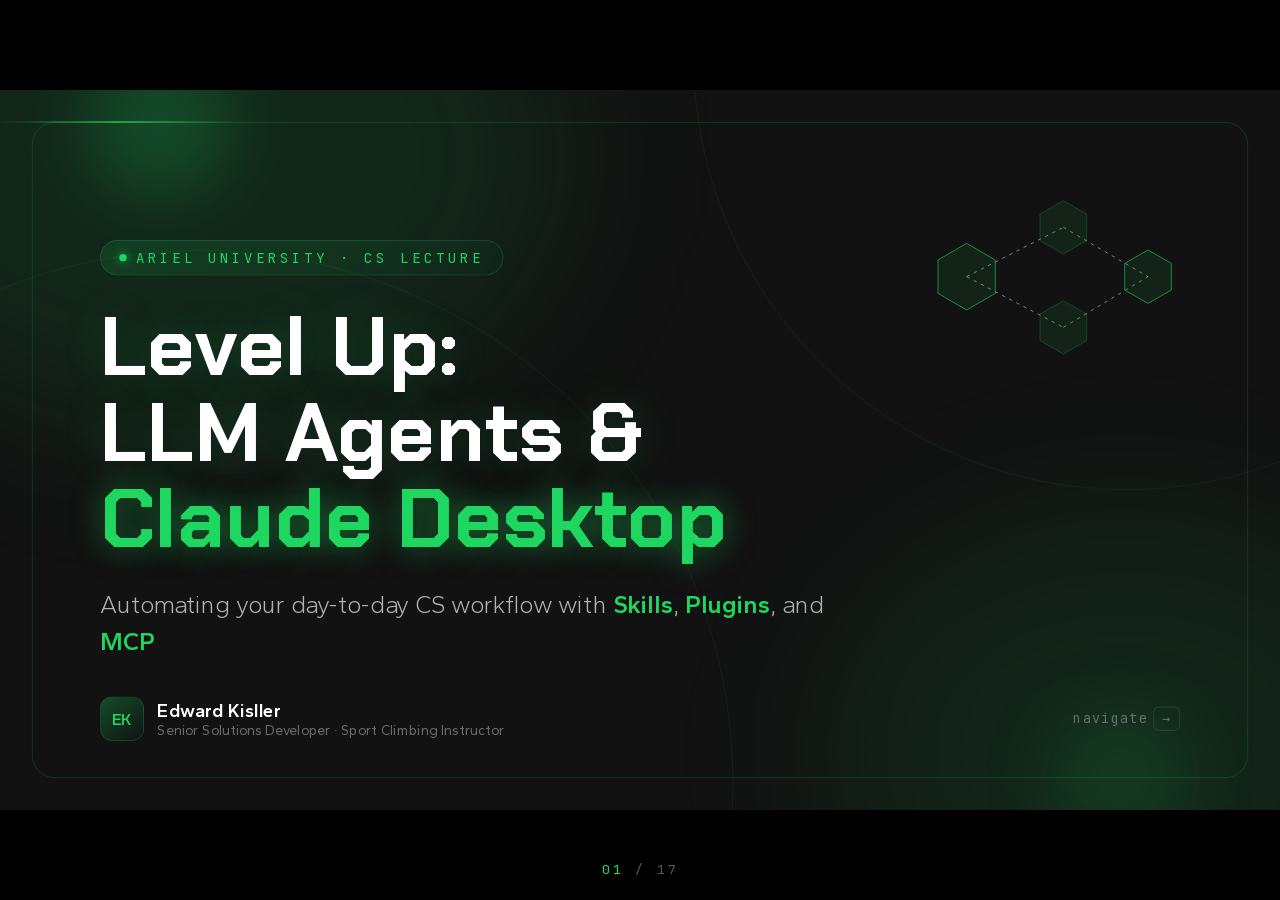
==== index.html @ ae3ad4f7 "feat: LinkedIn QR on closing slide + real contact handles Adds decode-verified assets/linkedin-qr.pn" ====
<!DOCTYPE html>
<html lang="en">
<head>
<meta charset="UTF-8">
<meta name="viewport" content="width=device-width, initial-scale=1.0">
<title>Level Up: LLM Agents &amp; Claude Desktop — Edward Kisller</title>

<!-- Fonts: vendored locally (assets/fonts/) — the deck loads nothing from the network -->
<link rel="stylesheet" href="assets/fonts/fonts.css">

<style>
/* ===========================================
   THEME — "Edge-lit glass", Spotify palette
   Change these variables to retheme the deck.
   =========================================== */
:root {
    --stage-bg: #000;
    --slide-bg: #121212;            /* Spotify app background */
    --black-brand: #191414;         /* Spotify brand black (chrome, terminal) */
    --green: #1DB954;               /* Spotify green */
    --green-bright: #1ED760;        /* Spotify hover green */
    --text: #ffffff;
    --text-dim: #b3b3b3;            /* Spotify subdued text */
    --text-faint: #6a6a6a;
    --glass: rgba(29, 185, 84, 0.07);
    --glass-strong: rgba(29, 185, 84, 0.16);
    --line: rgba(30, 215, 96, 0.26);
    --line-faint: rgba(30, 215, 96, 0.12);
    --glow: rgba(29, 185, 84, 0.35);

    --font-display: 'Chakra Petch', sans-serif;
    --font-body: 'Gantari', sans-serif;
    --font-mono: 'JetBrains Mono', monospace;

    --title-size: 124px;            /* slide 1 hero */
    --h2-size: 84px;                /* content slide titles */
    --body-size: 30px;              /* minimum readable body at 1080p */

    --ease-out-expo: cubic-bezier(0.16, 1, 0.3, 1);
    --duration-normal: 0.7s;
}

* { margin: 0; padding: 0; box-sizing: border-box; }

/* ===========================================
   FIXED 16:9 STAGE: MANDATORY BASE STYLES
   (viewport-base.css, included in full)
   =========================================== */
html,
body {
    width: 100%;
    height: 100%;
    margin: 0;
    overflow: hidden;
    background: var(--stage-bg, #000);
}

.deck-viewport {
    position: fixed;
    inset: 0;
    overflow: hidden;
    background: var(--stage-bg, #000);
}

.deck-stage {
    position: absolute;
    left: 0;
    top: 0;
    width: 1920px;
    height: 1080px;
    overflow: hidden;
    transform-origin: 0 0;
    background: var(--slide-bg, #fff);
}

.slide {
    position: absolute;
    inset: 0;
    width: 1920px;
    height: 1080px;
    overflow: hidden;
    display: block;
    visibility: hidden;
    opacity: 0;
    pointer-events: none;
    background: var(--slide-bg, #fff);
}

.slide.active,
.slide.visible {
    visibility: visible;
    opacity: 1;
    pointer-events: auto;
    z-index: 1;
}

img, video, canvas, svg {
    max-width: 100%;
    max-height: 100%;
}

.deck-controls {
    position: fixed;
    left: 50%;
    bottom: 22px;
    transform: translateX(-50%);
    z-index: 1000;
}

@media print {
    html, body { width: 1920px; height: auto; overflow: visible; background: #fff; }
    .deck-viewport { position: static; overflow: visible; background: #fff; }
    .deck-stage { position: static; width: auto; height: auto; transform: none !important; background: none; }
    .slide {
        position: relative;
        display: block !important;
        visibility: visible !important;
        opacity: 1 !important;
        pointer-events: auto !important;
        width: 1920px; height: 1080px;
        break-after: page; page-break-after: always;
    }
    .slide:last-child { break-after: auto; page-break-after: auto; }
    .slide[data-hidden] { display: none !important; }
    .deck-controls { display: none !important; }
}

@media (prefers-reduced-motion: reduce) {
    *, *::before, *::after {
        animation-duration: 0.01ms !important;
        transition-duration: 0.2s !important;
    }
}

/* ===========================================
   SHARED COMPONENT KIT (edge-lit glass)
   =========================================== */

/* slide transitions */
.slide { transition: opacity 0.45s ease; }

/* reveal: fade + slide-up, staggered per element via .d1..d6 */
.reveal {
    opacity: 0;
    transform: translateY(28px);
    transition: opacity var(--duration-normal) var(--ease-out-expo),
                transform var(--duration-normal) var(--ease-out-expo);
}
.slide.visible .reveal { opacity: 1; transform: translateY(0); }
.d1 { transition-delay: 0.10s; } .d2 { transition-delay: 0.25s; }
.d3 { transition-delay: 0.40s; } .d4 { transition-delay: 0.55s; }
.d5 { transition-delay: 0.70s; } .d6 { transition-delay: 0.90s; }

/* Export/print snap: headless exporters add .active without .visible
   (live navigation always adds both) — render everything instantly there. */
.slide.active:not(.visible) .reveal { opacity: 1 !important; transform: none !important; transition: none !important; }
.slide.active:not(.visible) .rambar .fill { width: 36% !important; transition: none !important; }
.slide.active:not(.visible) .hexes line { stroke-dashoffset: 0 !important; animation: none !important; }
@media print {
    .reveal { opacity: 1 !important; transform: none !important; transition: none !important; }
    .rambar .fill { width: 36% !important; transition: none !important; }
    .hexes line { stroke-dashoffset: 0 !important; animation: none !important; }
    .sweep, .caret { display: none !important; }
}

/* atmosphere: green radial glows + drifting light rings */
.glow { position: absolute; border-radius: 50%; filter: blur(120px); pointer-events: none; }
.glow.g1 { width: 1100px; height: 800px; left: -260px; top: -300px; background: rgba(29,185,84,0.13); }
.glow.g2 { width: 900px; height: 700px; right: -220px; bottom: -260px; background: rgba(30,215,96,0.09); }
.ring { position: absolute; border: 1px solid var(--line-faint); border-radius: 50%; pointer-events: none; }
.ring.r1 { width: 1600px; height: 1600px; left: -500px; top: 240px; animation: drift 26s linear infinite alternate; }
.ring.r2 { width: 1300px; height: 1300px; right: -420px; top: -700px; animation: drift 32s linear infinite alternate-reverse; }
@keyframes drift { to { transform: translate(40px, -30px) scale(1.03); } }

/* edge-lit frame: thin border, corner blooms, traveling light sweep */
.frame { position: absolute; inset: 48px; border: 1px solid var(--line); border-radius: 34px; pointer-events: none; }
.frame::before, .frame::after {
    content: ''; position: absolute; width: 220px; height: 220px; border-radius: 50%;
    filter: blur(48px); background: rgba(30,215,96,0.20);
}
.frame::before { top: -110px; left: 80px; }
.frame::after { bottom: -110px; right: 80px; background: rgba(29,185,84,0.14); }
.sweep {
    position: absolute; top: 47px; width: 360px; height: 2px; border-radius: 2px; pointer-events: none;
    background: linear-gradient(90deg, transparent, rgba(30,215,96,0.85), transparent);
    animation: sweep 8s ease-in-out infinite;
}
@keyframes sweep {
    0% { left: 6%; opacity: 0; } 12% { opacity: 1; }
    50% { left: 72%; opacity: 1; } 62% { opacity: 0; } 100% { left: 72%; opacity: 0; }
}

/* pill badge: act/section label */
.pill {
    display: inline-flex; align-items: center; gap: 14px; width: fit-content;
    padding: 12px 28px; border: 1px solid var(--line); border-radius: 999px;
    background: linear-gradient(105deg, var(--glass-strong), rgba(29,185,84,0.04));
    font-family: var(--font-mono); font-size: 21px; letter-spacing: 5px; color: var(--green-bright);
}
.pill .dot {
    width: 11px; height: 11px; border-radius: 50%; background: var(--green-bright);
    box-shadow: 0 0 14px var(--green); animation: pulse 2.4s infinite;
}
@keyframes pulse { 50% { opacity: 0.45; } }

/* glass card */
.glass-card {
    border: 1px solid var(--line-faint); border-radius: 24px;
    background: linear-gradient(135deg, var(--glass), rgba(255,255,255,0.015));
    position: relative; overflow: hidden;
}
.glass-card::before {
    content: ''; position: absolute; top: 0; left: 0; width: 45%; height: 1px;
    background: linear-gradient(90deg, rgba(30,215,96,0.7), transparent);
}

/* terminal window (macOS chrome) */
.term {
    border: 1px solid var(--line); border-radius: 20px; overflow: hidden;
    background: var(--black-brand);
    box-shadow: 0 0 80px rgba(29,185,84,0.12);
}
.term .term-bar {
    display: flex; align-items: center; gap: 12px; padding: 18px 24px;
    border-bottom: 1px solid rgba(255,255,255,0.07); background: rgba(255,255,255,0.03);
}
.term .term-bar i { width: 16px; height: 16px; border-radius: 50%; display: block; }
.term .term-bar i:nth-child(1) { background: #ff5f57; }
.term .term-bar i:nth-child(2) { background: #febc2e; }
.term .term-bar i:nth-child(3) { background: #28c840; }
.term .term-bar span {
    flex: 1; text-align: center; font-family: var(--font-mono);
    font-size: 18px; color: var(--text-faint); letter-spacing: 1px;
}
.term .term-body { padding: 30px 34px; font-family: var(--font-mono); font-size: 27px; line-height: 1.9; }
.term .prompt { color: var(--text-faint); margin-right: 14px; }
.term .cmd { color: var(--green-bright); text-shadow: 0 0 22px rgba(30,215,96,0.45); }
.term .out { color: var(--text-dim); font-size: 23px; }

/* slide footer chrome: act tag + slide number */
.corner { position: absolute; bottom: 76px; font-family: var(--font-mono); font-size: 19px; letter-spacing: 4px; color: var(--text-faint); }
.corner.left { left: 96px; }
.corner.right { right: 96px; color: var(--green); }

/* ===========================================
   SLIDE 1 — TITLE
   =========================================== */
.s-title .content {
    position: absolute; left: 150px; top: 0; height: 100%;
    display: flex; flex-direction: column; justify-content: center; max-width: 1300px;
}
.s-title h1 {
    font-family: var(--font-display); font-weight: 700; color: var(--text);
    margin-top: 44px; font-size: var(--title-size); line-height: 1.04; letter-spacing: 1px;
    text-shadow: 0 0 60px rgba(29,185,84,0.22);
}
.s-title h1 .accent { color: var(--green-bright); text-shadow: 0 0 44px rgba(30,215,96,0.5); }
.s-title .sub {
    margin-top: 36px; font-family: var(--font-body); font-size: 37px; font-weight: 300;
    color: var(--text-dim); max-width: 1100px; line-height: 1.5;
}
.s-title .sub b { color: var(--green-bright); font-weight: 600; }
.s-title .footer {
    position: absolute; left: 150px; right: 150px; bottom: 104px;
    display: flex; justify-content: space-between; align-items: center;
}
.s-title .who { display: flex; align-items: center; gap: 20px; }
.s-title .avatar {
    width: 66px; height: 66px; border-radius: 18px; border: 1px solid var(--line);
    background: linear-gradient(140deg, rgba(29,185,84,0.35), rgba(18,18,18,0.6));
    display: grid; place-items: center; color: var(--green-bright);
    font-family: var(--font-display); font-weight: 600; font-size: 24px;
}
.s-title .who .name { color: var(--text); font-family: var(--font-body); font-size: 28px; font-weight: 600; }
.s-title .who .role { color: var(--text-faint); font-family: var(--font-body); font-size: 21px; }
.s-title .kbd { font-family: var(--font-mono); color: var(--text-faint); font-size: 20px; letter-spacing: 2px; }
.s-title .kbd span { border: 1px solid rgba(106,106,106,0.5); border-radius: 8px; padding: 4px 12px; margin-left: 8px; }

/* hex node cluster (top right of title) */
.hexes path.h { fill: rgba(29,185,84,0.10); stroke: rgba(30,215,96,0.6); stroke-width: 1.5; }
.hexes path.h.dim { stroke: rgba(30,215,96,0.22); }
.hexes line { stroke: rgba(255,255,255,0.45); stroke-width: 1.5; stroke-dasharray: 5 7; }
.slide.visible .hexes line { animation: dash 2.4s ease-out 1.1s forwards; stroke-dashoffset: 200; }
@keyframes dash { to { stroke-dashoffset: 0; } }
.s-title .hexes { position: absolute; top: 120px; right: 130px; }

/* ===========================================
   SLIDE 9 — SKILL-CREATOR (content layout probe)
   =========================================== */
.s-skillcreator .content {
    position: absolute; left: 150px; right: 150px; top: 0; height: 100%;
    display: flex; flex-direction: column; justify-content: center;
}
.s-skillcreator h2 {
    font-family: var(--font-display); font-weight: 700; color: var(--text);
    font-size: var(--h2-size); line-height: 1.05; margin-top: 36px;
}
.s-skillcreator h2 .accent { color: var(--green-bright); }
.s-skillcreator .tagline {
    margin-top: 18px; font-family: var(--font-body); font-weight: 300;
    font-size: 34px; color: var(--text-dim);
}
.s-skillcreator .cols {
    display: grid; grid-template-columns: 1.05fr 1fr; gap: 70px; margin-top: 60px; align-items: start;
}
.steps { display: flex; flex-direction: column; gap: 26px; }
.step { display: flex; align-items: center; gap: 30px; padding: 26px 34px; }
.step .num {
    font-family: var(--font-display); font-weight: 700; font-size: 66px;
    color: rgba(30,215,96,0.28); min-width: 86px; line-height: 1;
}
.step .txt { font-family: var(--font-body); font-size: var(--body-size); color: var(--text); line-height: 1.45; }
.step .txt small { display: block; font-size: 24px; color: var(--text-faint); font-weight: 300; margin-top: 4px; }
.factory { margin-top: 34px; }
.factory line { stroke: rgba(255,255,255,0.4); stroke-width: 1.5; stroke-dasharray: 5 7; }
.factory path.h { fill: rgba(29,185,84,0.10); stroke: rgba(30,215,96,0.55); stroke-width: 1.5; }
.factory path.h.lit { fill: rgba(29,185,84,0.30); stroke: var(--green-bright); filter: drop-shadow(0 0 14px rgba(30,215,96,0.6)); }
.factory text { font-family: var(--font-mono); font-size: 17px; letter-spacing: 2px; fill: var(--text-faint); }

/* ===========================================
   ACT I — SHARED CONTENT LAYOUT
   =========================================== */
.content-std {
    position: absolute; left: 150px; right: 150px; top: 0; height: 100%;
    display: flex; flex-direction: column; justify-content: center;
}
.content-std h2 {
    font-family: var(--font-display); font-weight: 700; color: var(--text);
    font-size: var(--h2-size); line-height: 1.05; margin-top: 34px;
}
.content-std h2 .accent { color: var(--green-bright); }
.content-std .tagline {
    margin-top: 16px; font-family: var(--font-body); font-weight: 300;
    font-size: 33px; color: var(--text-dim);
}
.bottomline {
    position: absolute; left: 150px; right: 150px; bottom: 130px; text-align: center;
    font-family: var(--font-body); font-weight: 300; font-size: 32px; color: var(--text-dim);
}
.bottomline b { color: var(--green-bright); font-weight: 600; }

/* ===== SLIDE 2: ABOUT ME ===== */
.s-about .cols { display: grid; grid-template-columns: 460px 1fr; gap: 80px; margin-top: 56px; align-items: center; }
.headshot {
    width: 440px; height: 480px; border-radius: 30px; position: relative;
    border: 2px dashed rgba(30,215,96,0.4);
    background: linear-gradient(150deg, rgba(29,185,84,0.14), rgba(18,18,18,0.4));
    display: flex; flex-direction: column; align-items: center; justify-content: center; gap: 18px;
}
.headshot .init { font-family: var(--font-display); font-weight: 700; font-size: 120px; color: rgba(30,215,96,0.5); }
.headshot .cap { font-family: var(--font-mono); font-size: 19px; color: var(--text-faint); letter-spacing: 2px; }
.facts { display: grid; grid-template-columns: 1fr 1fr; gap: 26px; }
.fact { padding: 34px 36px; }
.fact .ico { font-size: 52px; line-height: 1; }
.fact .lbl { margin-top: 18px; font-family: var(--font-mono); font-size: 19px; letter-spacing: 3px; color: var(--green); }
.fact .val { margin-top: 10px; font-family: var(--font-body); font-size: 29px; color: var(--text); line-height: 1.35; }
.fact .val small { display: block; font-size: 23px; color: var(--text-faint); font-weight: 300; margin-top: 4px; }

/* ===== SLIDE 3: WHY YOU'RE HERE ===== */
.s-why .hook { margin-top: 48px; font-family: var(--font-display); font-weight: 600; font-size: 58px; line-height: 1.3; color: var(--text); }
.s-why .hook .accent { color: var(--green-bright); text-shadow: 0 0 40px rgba(30,215,96,0.4); }
.s-why .acts { display: grid; grid-template-columns: repeat(3, 1fr); gap: 30px; margin-top: 52px; }
.actcard { padding: 36px 40px; }
.actcard .no { font-family: var(--font-display); font-weight: 700; font-size: 30px; color: var(--green); letter-spacing: 3px; }
.actcard .nm { margin-top: 12px; font-family: var(--font-body); font-weight: 600; font-size: 34px; color: var(--text); }
.actcard .ds { margin-top: 8px; font-family: var(--font-body); font-weight: 300; font-size: 25px; color: var(--text-dim); line-height: 1.4; }
.actcard .tm { margin-top: 16px; font-family: var(--font-mono); font-size: 19px; color: var(--text-faint); letter-spacing: 2px; }

/* ===== SLIDE 4: LANDSCAPE ===== */
.s-land .tiers { display: grid; grid-template-columns: repeat(3, 1fr); gap: 34px; margin-top: 64px; }
.tier { padding: 44px 42px; min-height: 430px; display: flex; flex-direction: column; }
.tier .glyph { font-family: var(--font-mono); font-size: 40px; color: var(--text-faint); }
.tier h3 { margin-top: 22px; font-family: var(--font-display); font-weight: 600; font-size: 38px; color: var(--text); }
.tier .ex { margin-top: 12px; font-family: var(--font-mono); font-size: 21px; color: var(--text-faint); line-height: 1.6; }
.tier .for { margin-top: auto; font-family: var(--font-body); font-size: 27px; font-weight: 300; color: var(--text-dim); line-height: 1.4; }
.tier .for b { color: var(--text); font-weight: 600; }
.tier.lit { border: 1px solid rgba(30,215,96,0.55); background: linear-gradient(135deg, rgba(29,185,84,0.16), rgba(29,185,84,0.03)); box-shadow: 0 0 70px rgba(29,185,84,0.18); }
.tier.lit .glyph, .tier.lit h3 { color: var(--green-bright); }

/* ===== SLIDE 5: JARGON I ===== */
.s-jargon1 .rows { display: flex; flex-direction: column; gap: 34px; margin-top: 56px; }
.jrow { display: grid; grid-template-columns: 330px 1fr; gap: 50px; align-items: center; padding: 32px 40px; }
.jrow .term-name { font-family: var(--font-display); font-weight: 600; font-size: 38px; color: var(--green-bright); }
.jrow .term-name small { display: block; font-family: var(--font-mono); font-size: 19px; color: var(--text-faint); letter-spacing: 2px; margin-top: 6px; }
.tokens { display: flex; flex-wrap: wrap; gap: 12px; align-items: center; }
.tok {
    font-family: var(--font-mono); font-size: 25px; color: var(--text);
    border: 1px solid var(--line); border-radius: 10px; padding: 8px 14px;
    background: rgba(29,185,84,0.10);
}
.tok.alt { background: rgba(255,255,255,0.04); border-color: rgba(255,255,255,0.14); color: var(--text-dim); }
.tokens .eq { font-family: var(--font-body); font-size: 25px; color: var(--text-faint); margin-left: 10px; }
.rambar { position: relative; height: 46px; border-radius: 12px; border: 1px solid var(--line-faint); background: rgba(255,255,255,0.03); overflow: hidden; }
.rambar .fill {
    position: absolute; inset: 0; width: 0%; border-radius: 12px;
    background: linear-gradient(90deg, rgba(29,185,84,0.7), rgba(30,215,96,0.95));
    transition: width 1.6s var(--ease-out-expo) 0.6s;
}
.slide.visible .rambar .fill { width: 36%; }
.rambar .cap { position: absolute; right: 16px; top: 50%; transform: translateY(-50%); font-family: var(--font-mono); font-size: 20px; color: var(--text-dim); }
.jrow .desc { font-family: var(--font-body); font-size: 29px; font-weight: 300; color: var(--text-dim); line-height: 1.45; }
.jrow .desc b { color: var(--text); font-weight: 600; }
.jrow .desc .accent { color: var(--green-bright); }

/* ===== SLIDE 6: JARGON II (agent loop + MCP bridge) ===== */
.s-jargon2 .duo { display: grid; grid-template-columns: 1fr 1.15fr; gap: 60px; margin-top: 40px; align-items: center; }
.diagram-card { padding: 36px; display: flex; flex-direction: column; align-items: center; gap: 10px; }
.diagram-card .dlabel { font-family: var(--font-body); font-size: 27px; color: var(--text-dim); text-align: center; line-height: 1.45; }
.diagram-card .dlabel b { color: var(--text); font-weight: 600; }
.dg text { font-family: var(--font-mono); letter-spacing: 2px; }
.dg .nlab { fill: var(--text-dim); font-size: 20px; }
.dg .nlab.lit { fill: var(--green-bright); }
.dg .ring-path { fill: none; stroke: rgba(30,215,96,0.4); stroke-width: 1.5; stroke-dasharray: 6 8; }
.dg .node { fill: rgba(29,185,84,0.12); stroke: rgba(30,215,96,0.6); stroke-width: 1.5; }
.dg .hub { fill: rgba(29,185,84,0.25); stroke: var(--green-bright); stroke-width: 2; }
.dg .wire { stroke: rgba(255,255,255,0.4); stroke-width: 1.5; stroke-dasharray: 5 7; }

/* ===== SLIDE 7: PLUGINS VS SKILLS ===== */
.s-plugin .wrap { margin-top: 48px; padding: 0 60px; }
.plugin-box { position: relative; border: 1px solid var(--line); border-radius: 28px; padding: 100px 70px 56px; background: linear-gradient(160deg, rgba(29,185,84,0.05), transparent); }
.plugin-tab {
    position: absolute; top: -37px; left: 50%; transform: translateX(-50%);
    display: flex; align-items: center; gap: 16px; padding: 16px 42px;
    border: 1px solid var(--line); border-radius: 999px;
    background: linear-gradient(105deg, #15321f, #121212);
    font-family: var(--font-display); font-weight: 600; font-size: 30px; letter-spacing: 6px; color: var(--green-bright);
    box-shadow: 0 0 50px rgba(29,185,84,0.25);
}
.plugin-grid { display: grid; grid-template-columns: 1.3fr 1fr 1fr; gap: 40px; align-items: center; }
.pg-cell { text-align: center; font-family: var(--font-mono); font-size: 21px; letter-spacing: 3px; color: var(--text-dim); }
.pg-cell svg { display: block; margin: 0 auto 14px; }
.s-plugin .legend { display: flex; justify-content: center; gap: 70px; margin-top: 46px; font-family: var(--font-body); font-size: 30px; color: var(--text-dim); }
.s-plugin .legend b { color: var(--green-bright); font-weight: 600; }

/* ===== SLIDE 8: COMMAND PALETTE ===== */
.s-palette .mock { max-width: 1200px; margin: 64px auto 0; }
.inputbar {
    display: flex; align-items: center; gap: 20px; padding: 26px 36px;
    border: 1px solid rgba(30,215,96,0.5); border-radius: 18px; background: #191414;
    box-shadow: 0 0 60px rgba(29,185,84,0.15);
    font-family: var(--font-mono); font-size: 30px;
}
.inputbar .slash { color: var(--green-bright); font-weight: 600; text-shadow: 0 0 18px rgba(30,215,96,0.6); }
.inputbar .typed { color: var(--text); }
.inputbar .caret { width: 3px; height: 38px; background: var(--green-bright); animation: pulse 1.1s steps(1) infinite; }
.inputbar .hint { margin-left: auto; color: var(--text-faint); font-size: 21px; }
.dropdown { margin-top: 14px; border: 1px solid var(--line-faint); border-radius: 18px; background: rgba(25,20,20,0.92); overflow: hidden; }
.dd-row { display: flex; align-items: baseline; gap: 24px; padding: 22px 36px; font-family: var(--font-mono); font-size: 26px; color: var(--text-dim); border-bottom: 1px solid rgba(255,255,255,0.05); }
.dd-row:last-child { border-bottom: none; }
.dd-row .cmd-name { color: var(--text); min-width: 560px; }
.dd-row .cmd-desc { font-family: var(--font-body); font-size: 23px; color: var(--text-faint); }
.dd-row.sel { background: rgba(29,185,84,0.14); border-left: 3px solid var(--green-bright); }
.dd-row.sel .cmd-name { color: var(--green-bright); }

/* ===========================================
   ACT II — DIVIDERS, ANATOMY, LIVE DEMO, FALLBACKS
   =========================================== */
.s-divider .center { position: absolute; inset: 0; display: flex; flex-direction: column; align-items: center; justify-content: center; gap: 34px; }
.s-divider .act-no { font-family: var(--font-mono); font-size: 26px; letter-spacing: 14px; color: var(--green); }
.s-divider h2 { font-family: var(--font-display); font-weight: 700; font-size: 150px; letter-spacing: 4px; color: var(--text); text-shadow: 0 0 90px rgba(30,215,96,0.35); }
.s-divider h2 .accent { color: var(--green-bright); }
.s-divider .rule { width: 300px; height: 1px; background: linear-gradient(90deg, transparent, rgba(30,215,96,0.7), transparent); }
.s-divider .sub { font-family: var(--font-body); font-weight: 300; font-size: 32px; color: var(--text-dim); }

/* ===== SLIDE 10: ANATOMY OF A SKILL ===== */
.s-anatomy .duo { display: grid; grid-template-columns: 1.15fr 1fr; gap: 56px; margin-top: 52px; align-items: stretch; }
.skillmd .term-body { font-size: 24px; line-height: 1.8; }
.skillmd .fm { color: var(--text-faint); }
.skillmd .key { color: var(--green-bright); }
.skillmd .val { color: #d6efe0; }
.skillmd .md { color: var(--text-dim); }
.skillmd .hl { background: rgba(29,185,84,0.16); border-radius: 6px; padding: 1px 6px; }
.callouts { display: flex; flex-direction: column; gap: 24px; justify-content: center; }
.callout { padding: 28px 34px; }
.callout .tag { font-family: var(--font-mono); font-size: 19px; letter-spacing: 3px; color: var(--green-bright); }
.callout .tx { margin-top: 10px; font-family: var(--font-body); font-size: 27px; font-weight: 300; color: var(--text-dim); line-height: 1.45; }
.callout .tx b { color: var(--text); font-weight: 600; }
.callout.big { border: 1px solid rgba(30,215,96,0.5); background: linear-gradient(135deg, rgba(29,185,84,0.18), rgba(29,185,84,0.04)); box-shadow: 0 0 60px rgba(29,185,84,0.14); }
.callout.big .tx { color: var(--text); }

/* ===== SLIDE 11: LIVE DEMO ===== */
.s-live .center { position: absolute; inset: 0; display: flex; flex-direction: column; align-items: center; justify-content: center; gap: 48px; }
.s-live .reclabel { display: flex; align-items: center; gap: 20px; font-family: var(--font-mono); font-size: 24px; letter-spacing: 9px; color: #ff5f57; }
.s-live .recdot { width: 22px; height: 22px; border-radius: 50%; background: #ff4136; box-shadow: 0 0 32px rgba(255,65,54,0.85); animation: pulse 1.4s infinite; }
.s-live h2 { font-family: var(--font-display); font-weight: 700; font-size: 188px; letter-spacing: 6px; color: var(--text); text-shadow: 0 0 110px rgba(30,215,96,0.45); }
.s-live h2 .accent { color: var(--green-bright); }
.s-live .prompt-line {
    font-family: var(--font-mono); font-size: 27px; color: var(--text-dim); line-height: 1.6;
    border: 1px solid var(--line-faint); border-radius: 14px; padding: 20px 36px;
    background: rgba(25,20,20,0.85); max-width: 1560px;
}
.s-live .prompt-line .p { color: var(--green-bright); }
.s-live .bhint { position: absolute; bottom: 80px; right: 96px; font-family: var(--font-mono); font-size: 18px; letter-spacing: 2px; color: var(--text-faint); }

/* ===== HIDDEN FALLBACK SLIDES ===== */
.s-fb .shot {
    margin-top: 44px; position: relative; height: 620px; border-radius: 24px; overflow: hidden;
    border: 2px dashed rgba(30,215,96,0.35); background: rgba(255,255,255,0.02);
    display: flex; align-items: center; justify-content: center;
}
.s-fb .shot .ph { text-align: center; font-family: var(--font-mono); font-size: 24px; color: var(--text-faint); line-height: 2.1; }
.s-fb .shot img { position: absolute; inset: 0; width: 100%; height: 100%; object-fit: contain; background: #0a0a0a; }

/* ===========================================
   ACT III — POWER-UPS
   =========================================== */
.duo2 { display: grid; grid-template-columns: 1fr 1fr; gap: 34px; margin-top: 50px; }

/* ===== SLIDE 12: SUPERPOWERS ===== */
.s-sp .stack { margin-top: 44px; display: flex; flex-direction: column; gap: 30px; }
.pipeline { padding: 26px 40px 10px; }
.pipe-svg .stage-box { fill: rgba(29,185,84,0.12); stroke: rgba(30,215,96,0.55); stroke-width: 1.5; }
.pipe-svg .stage-box.lit { fill: rgba(29,185,84,0.28); stroke: var(--green-bright); }
.pipe-svg .flow-line { stroke: rgba(255,255,255,0.45); stroke-width: 1.5; fill: none; stroke-dasharray: 5 7; }
.pipe-svg text { font-family: var(--font-mono); fill: var(--text); font-size: 22px; letter-spacing: 2px; }
.pipe-svg text.dim { fill: var(--text-faint); font-size: 18px; }
.s-sp .row2 { display: grid; grid-template-columns: 1.25fr 1fr; gap: 30px; align-items: stretch; }
.meta-note { padding: 26px 34px; display: flex; align-items: center; font-family: var(--font-body); font-weight: 300; font-size: 27px; color: var(--text-dim); line-height: 1.5; }
.meta-note b { color: var(--green-bright); font-weight: 600; }

/* ===== SLIDE 13: GSD ===== */
.gsd-card { padding: 32px 38px; }
.gsd-card h4 { font-family: var(--font-mono); font-size: 20px; letter-spacing: 3px; color: var(--text-faint); }
.gsd-card h4.good { color: var(--green-bright); }
.rotbar { margin-top: 26px; height: 38px; border-radius: 10px; background: linear-gradient(90deg, #1DB954 0%, #157f3f 40%, #4a4a44 72%, #333 100%); }
.minibars { margin-top: 26px; display: flex; gap: 14px; }
.minibars i { flex: 1; height: 38px; border-radius: 10px; display: block; background: linear-gradient(90deg, #1DB954, #1ED760); box-shadow: 0 0 18px rgba(29,185,84,0.3); }
.gsd-cap { margin-top: 18px; font-family: var(--font-body); font-weight: 300; font-size: 25px; color: var(--text-dim); line-height: 1.45; }
.gsd-cap b { color: var(--text); font-weight: 600; }
.chips { display: flex; gap: 18px; margin-top: 30px; }
.chip2 { border: 1px solid var(--line); border-radius: 999px; padding: 12px 26px; font-family: var(--font-mono); font-size: 21px; color: var(--green-bright); background: rgba(29,185,84,0.07); }

/* ===== SLIDES 14-15: SPLIT TOOL CARDS ===== */
.mem-card { padding: 36px 42px; display: flex; flex-direction: column; }
.mem-card .nm { font-family: var(--font-display); font-weight: 700; font-size: 42px; color: var(--text); }
.mem-card .nm .accent { color: var(--green-bright); }
.mem-card .tg { margin-top: 8px; font-family: var(--font-body); font-weight: 300; font-size: 26px; color: var(--text-dim); }
.mem-card ul { margin: 22px 0 28px; list-style: none; }
.mem-card li { font-family: var(--font-body); font-weight: 300; font-size: 26px; color: var(--text-dim); padding-left: 30px; position: relative; line-height: 1.65; }
.mem-card li::before { content: '▸'; color: var(--green); position: absolute; left: 0; }
.mem-card li b { color: var(--text); font-weight: 600; }
.mini-term { margin-top: auto; border: 1px solid var(--line-faint); border-radius: 12px; background: #191414; padding: 16px 24px; font-family: var(--font-mono); font-size: 20px; line-height: 1.9; color: var(--green-bright); }
.mini-term .cm { color: var(--text-faint); }
.fleet text { font-family: var(--font-mono); fill: var(--text-dim); font-size: 17px; letter-spacing: 2px; }
.fleet .hexa { fill: rgba(29,185,84,0.12); stroke: rgba(30,215,96,0.6); stroke-width: 1.5; }
.fleet .ctr { fill: rgba(29,185,84,0.26); stroke: var(--green-bright); stroke-width: 2; }
.fleet line { stroke: rgba(255,255,255,0.4); stroke-width: 1.5; stroke-dasharray: 5 7; }

/* ===== SLIDE 16: CHEAT-SHEET ===== */
.s-cheat .grid2 { display: grid; grid-template-columns: 1fr 330px; gap: 40px; margin-top: 46px; align-items: stretch; }
.s-cheat .term-body { font-size: 25px; line-height: 2.0; }
.s-cheat .term-body .cm { color: var(--text-faint); }
.qrwrap { display: flex; flex-direction: column; gap: 20px; }
.qrbox {
    flex: 1; border: 2px dashed rgba(30,215,96,0.35); border-radius: 20px; position: relative; overflow: hidden;
    display: flex; flex-direction: column; align-items: center; justify-content: center; gap: 12px;
    font-family: var(--font-mono); font-size: 19px; color: var(--text-faint); text-align: center; padding: 24px;
}
.qrbox img { position: absolute; inset: 0; width: 100%; height: 100%; object-fit: contain; background: #fff; padding: 18px; }
.photo-cue { text-align: center; font-family: var(--font-display); font-weight: 600; font-size: 30px; color: var(--green-bright); }

/* ===== SLIDE 17: CLOSING ===== */
.s-close .center { position: absolute; inset: 0; display: flex; flex-direction: column; align-items: center; justify-content: center; gap: 42px; text-align: center; }
.s-close .big { font-family: var(--font-display); font-weight: 700; font-size: 88px; line-height: 1.15; color: var(--text); text-shadow: 0 0 80px rgba(30,215,96,0.25); }
.s-close .big .accent { color: var(--green-bright); }
.s-close .small { font-family: var(--font-body); font-weight: 300; font-size: 33px; color: var(--text-dim); }
.contact-row { display: flex; gap: 24px; }
.contact { border: 1px solid var(--line); border-radius: 999px; padding: 14px 34px; font-family: var(--font-mono); font-size: 22px; color: var(--text-dim); background: rgba(29,185,84,0.06); }
.contact b { color: var(--green-bright); font-weight: 600; }
.s-close .connect { display: flex; align-items: center; gap: 60px; }
.s-close .connect-contacts { display: flex; flex-direction: column; gap: 16px; align-items: flex-start; }
.s-close .connect-qr { display: flex; flex-direction: column; align-items: center; gap: 12px; }
.s-close .qr-card { width: 172px; height: 172px; background: #fff; border-radius: 16px; padding: 12px; border: 1px solid var(--line); box-shadow: 0 0 46px rgba(29,185,84,0.18); }
.s-close .qr-card img { width: 100%; height: 100%; display: block; }
.s-close .qr-cap { font-family: var(--font-mono); font-size: 18px; letter-spacing: 3px; color: var(--text-faint); text-transform: uppercase; }

/* ===========================================
   DECK CHROME (outside the stage)
   =========================================== */
.deck-counter {
    font-family: 'JetBrains Mono', monospace; font-size: 13px; letter-spacing: 3px;
    color: rgba(255,255,255,0.35); user-select: none;
}
.deck-counter b { color: #1ED760; font-weight: 400; }

/* inline edit affordance (hover top-left or press E) */
.edit-hotzone { position: fixed; top: 0; left: 0; width: 80px; height: 80px; z-index: 10000; }
.edit-toggle {
    position: fixed; top: 18px; left: 18px; z-index: 10001;
    width: 44px; height: 44px; border-radius: 12px; border: 1px solid rgba(30,215,96,0.4);
    background: rgba(18,18,18,0.9); color: #1ED760; font-size: 18px; cursor: pointer;
    opacity: 0; pointer-events: none; transition: opacity 0.3s ease;
}
.edit-toggle.show, .edit-toggle.active { opacity: 1; pointer-events: auto; }
.edit-toggle.active { background: #1DB954; color: #121212; }
body.editing .slide.active [contenteditable] { outline: 1px dashed rgba(30,215,96,0.5); outline-offset: 6px; }
</style>
</head>
<body>
<div class="deck-viewport">
    <main class="deck-stage" id="deckStage">

        <!-- ============ SLIDE 1: TITLE ============ -->
        <section class="slide s-title active" data-num="01" aria-label="Title">
            <div class="glow g1"></div><div class="glow g2"></div>
            <div class="ring r1"></div><div class="ring r2"></div>
            <div class="frame"></div>
            <div class="sweep"></div>

            <svg class="hexes reveal d4" width="460" height="320" viewBox="0 0 460 320" aria-hidden="true">
                <line x1="120" y1="160" x2="265" y2="86"/>
                <line x1="120" y1="160" x2="265" y2="236"/>
                <line x1="265" y1="86" x2="392" y2="160"/>
                <line x1="265" y1="236" x2="392" y2="160"/>
                <path class="h" d="M120 110 l43 25 v50 l-43 25 -43 -25 v-50 z"/>
                <path class="h dim" d="M265 46 l35 20 v40 l-35 20 -35 -20 v-40 z"/>
                <path class="h dim" d="M265 196 l35 20 v40 l-35 20 -35 -20 v-40 z"/>
                <path class="h" d="M392 120 l35 20 v40 l-35 20 -35 -20 v-40 z"/>
            </svg>

            <div class="content">
                <div class="pill reveal d1"><span class="dot"></span><span contenteditable="false">ARIEL UNIVERSITY · CS LECTURE</span></div>
                <h1 class="reveal d2" contenteditable="false">Level Up:<br>LLM Agents &amp;<br><span class="accent">Claude Desktop</span></h1>
                <p class="sub reveal d3" contenteditable="false">Automating your day-to-day CS workflow with <b>Skills</b>, <b>Plugins</b>, and <b>MCP</b></p>
            </div>

            <div class="footer reveal d5">
                <div class="who">
                    <div class="avatar">EK</div>
                    <div>
                        <div class="name" contenteditable="false">Edward Kisller</div>
                        <div class="role" contenteditable="false">Senior Solutions Developer · Sport Climbing Instructor</div>
                    </div>
                </div>
                <div class="kbd">navigate<span>→</span></div>
            </div>
        </section>

        <!-- ============ SLIDE 2: ABOUT ME ============ -->
        <section class="slide s-about" data-num="02" aria-label="About me">
            <div class="glow g1"></div>
            <div class="ring r1"></div>
            <div class="frame"></div>

            <div class="content-std">
                <div class="pill reveal d1"><span class="dot"></span><span contenteditable="false">WHO'S TALKING</span></div>
                <h2 class="reveal d2" contenteditable="false">Edward <span class="accent">Kisller</span></h2>

                <div class="cols">
                    <div class="headshot reveal d3">
                        <div class="init">EK</div>
                        <div class="cap">assets/headshot.jpg</div>
                    </div>
                    <div class="facts">
                        <div class="fact glass-card reveal d3">
                            <div class="ico">👔</div>
                            <div class="lbl">THE DAY JOB</div>
                            <div class="val" contenteditable="false">Senior Solutions Developer<small>business automation advocate</small></div>
                        </div>
                        <div class="fact glass-card reveal d4">
                            <div class="ico">🎓</div>
                            <div class="lbl">THE BACKGROUND</div>
                            <div class="val" contenteditable="false">BSc Math &amp; Computer Science<small>right here at Ariel University</small></div>
                        </div>
                        <div class="fact glass-card reveal d5">
                            <div class="ico">🧗</div>
                            <div class="lbl">THE OFF-HOURS</div>
                            <div class="val" contenteditable="false">Sport Climbing Instructor<small>professional — yes, really</small></div>
                        </div>
                        <div class="fact glass-card reveal d6">
                            <div class="ico">🌪️</div>
                            <div class="lbl">THE CHAOS</div>
                            <div class="val" contenteditable="false">Dad of two<small>little Tasmanian devils</small></div>
                        </div>
                    </div>
                </div>
            </div>

            <div class="corner left">ACT I / FOUNDATIONS</div>
            <div class="corner right">02</div>
        </section>

        <!-- ============ SLIDE 3: WHY YOU'RE HERE (HOOK + AGENDA) ============ -->
        <section class="slide s-why" data-num="03" aria-label="Why you're here">
            <div class="glow g2"></div>
            <div class="ring r2"></div>
            <div class="frame"></div>
            <div class="sweep"></div>

            <div class="content-std">
                <div class="pill reveal d1"><span class="dot"></span><span contenteditable="false">WHY YOU'RE HERE</span></div>
                <div class="hook reveal d2" contenteditable="false">You already use ChatGPT to explain recursion.<br><span class="accent">Today you'll make Claude build tools for you.</span></div>

                <div class="acts">
                    <div class="actcard glass-card reveal d3">
                        <div class="no">ACT I</div>
                        <div class="nm" contenteditable="false">Foundations</div>
                        <div class="ds" contenteditable="false">The tools, the jargon, the mental model</div>
                        <div class="tm">~15 MIN</div>
                    </div>
                    <div class="actcard glass-card reveal d4">
                        <div class="no">ACT II</div>
                        <div class="nm" contenteditable="false">Skills, live</div>
                        <div class="ds" contenteditable="false">We build a real skill on stage</div>
                        <div class="tm">~22 MIN · 🔴 LIVE</div>
                    </div>
                    <div class="actcard glass-card reveal d5">
                        <div class="no">ACT III</div>
                        <div class="nm" contenteditable="false">Power-ups</div>
                        <div class="ds" contenteditable="false">The plugins that level up your day</div>
                        <div class="tm">~13 MIN</div>
                    </div>
                </div>
            </div>

            <div class="bottomline reveal d6" contenteditable="false">From <b>asking questions</b> → to <b>delegating work</b></div>
            <div class="corner left">ACT I / FOUNDATIONS</div>
            <div class="corner right">03</div>
        </section>

        <!-- ============ SLIDE 4: THE LLM TOOL LANDSCAPE ============ -->
        <section class="slide s-land" data-num="04" aria-label="Tool landscape">
            <div class="glow g1"></div>
            <div class="ring r1"></div>
            <div class="frame"></div>

            <div class="content-std">
                <div class="pill reveal d1"><span class="dot"></span><span contenteditable="false">THE LANDSCAPE</span></div>
                <h2 class="reveal d2" contenteditable="false">Three ways to use an <span class="accent">LLM</span></h2>

                <div class="tiers">
                    <div class="tier glass-card reveal d3">
                        <div class="glyph">[ chat ]</div>
                        <h3 contenteditable="false">Web UIs</h3>
                        <div class="ex">ChatGPT · Claude · Gemini</div>
                        <div class="for" contenteditable="false">Good for <b>asking</b> — questions, drafts, explanations</div>
                    </div>
                    <div class="tier glass-card reveal d4">
                        <div class="glyph">[ tab ]</div>
                        <h3 contenteditable="false">IDE copilots</h3>
                        <div class="ex">Copilot · Cursor · Windsurf</div>
                        <div class="for" contenteditable="false">Good for <b>autocomplete</b> — inline suggestions while you type</div>
                    </div>
                    <div class="tier glass-card lit reveal d5">
                        <div class="glyph">[ agent ]</div>
                        <h3 contenteditable="false">Agentic apps</h3>
                        <div class="ex">Claude Desktop · Claude Code</div>
                        <div class="for" contenteditable="false">Good for <b>delegating</b> — files, terminal, browser, plugins</div>
                    </div>
                </div>
            </div>

            <div class="bottomline reveal d6" contenteditable="false">Conversational AI <b>answers</b>. Agentic AI <b>does</b>.</div>
            <div class="corner left">ACT I / FOUNDATIONS</div>
            <div class="corner right">04</div>
        </section>

        <!-- ============ SLIDE 5: JARGON I — TOKENS, CONTEXT, SESSIONS ============ -->
        <section class="slide s-jargon1" data-num="05" aria-label="Tokens, context, sessions">
            <div class="glow g2"></div>
            <div class="ring r2"></div>
            <div class="frame"></div>

            <div class="content-std">
                <div class="pill reveal d1"><span class="dot"></span><span contenteditable="false">JARGON, PART 1</span></div>
                <h2 class="reveal d2" contenteditable="false">Speak the language: <span class="accent">tokens · context · sessions</span></h2>

                <div class="rows">
                    <div class="jrow glass-card reveal d3">
                        <div class="term-name">tokens<small>THE MACHINE WORD</small></div>
                        <div>
                            <div class="tokens">
                                <span class="tok">bin</span><span class="tok alt">ary</span><span class="tok">_se</span><span class="tok alt">arch</span><span class="tok">(arr</span><span class="tok alt">, x)</span>
                                <span class="eq">≈ 6 tokens · ~4 chars each</span>
                            </div>
                        </div>
                    </div>
                    <div class="jrow glass-card reveal d4">
                        <div class="term-name">context window<small>THE MODEL'S RAM</small></div>
                        <div>
                            <div class="rambar"><div class="fill"></div><div class="cap">~200K tokens on modern Claude</div></div>
                        </div>
                    </div>
                    <div class="jrow glass-card reveal d5">
                        <div class="term-name">session<small>A PROCESS</small></div>
                        <div class="desc" contenteditable="false"><b>When it exits, its memory is gone.</b> Every new chat starts from zero — <span class="accent">remember this for Act III</span>.</div>
                    </div>
                </div>
            </div>

            <div class="corner left">ACT I / FOUNDATIONS</div>
            <div class="corner right">05</div>
        </section>

        <!-- ============ SLIDE 6: JARGON II — AGENTS, SUB-AGENTS, MCP ============ -->
        <section class="slide s-jargon2" data-num="06" aria-label="Agents and MCP">
            <div class="glow g1"></div>
            <div class="ring r1"></div>
            <div class="frame"></div>

            <div class="content-std">
                <div class="pill reveal d1"><span class="dot"></span><span contenteditable="false">JARGON, PART 2</span></div>
                <h2 class="reveal d2" contenteditable="false">Agents, sub-agents &amp; <span class="accent">MCP</span></h2>

                <div class="duo">
                    <div class="diagram-card glass-card reveal d3">
                        <svg class="dg" width="560" height="430" viewBox="0 0 560 430" aria-hidden="true">
                            <circle class="ring-path" cx="280" cy="215" r="150"/>
                            <path class="hub" d="M280 165 l44 25 v50 l-44 25 -44 -25 v-50 z"/>
                            <text class="nlab lit" x="280" y="222" text-anchor="middle">LLM+TOOLS</text>
                            <rect class="node" x="225" y="14" width="110" height="44" rx="10"/>
                            <text class="nlab" x="280" y="42" text-anchor="middle">PLAN</text>
                            <rect class="node" x="436" y="300" width="110" height="44" rx="10"/>
                            <text class="nlab" x="491" y="328" text-anchor="middle">ACT</text>
                            <rect class="node" x="14" y="300" width="130" height="44" rx="10"/>
                            <text class="nlab" x="79" y="328" text-anchor="middle">OBSERVE</text>
                            <text class="nlab" x="280" y="412" text-anchor="middle">…REPEAT UNTIL DONE</text>
                        </svg>
                        <div class="dlabel" contenteditable="false"><b>Agent</b> = LLM + tools + a loop. <b>Sub-agents</b> = child processes with fresh context.</div>
                    </div>
                    <div class="diagram-card glass-card reveal d4">
                        <svg class="dg" width="640" height="430" viewBox="0 0 640 430" aria-hidden="true">
                            <path class="hub" d="M110 160 l52 30 v60 l-52 30 -52 -30 v-60 z"/>
                            <text class="nlab lit" x="110" y="226" text-anchor="middle">BRAIN</text>
                            <rect x="218" y="196" width="204" height="48" rx="24" fill="rgba(29,185,84,0.18)" stroke="rgba(30,215,96,0.7)" stroke-width="1.5"/>
                            <text class="nlab lit" x="320" y="226" text-anchor="middle">M C P</text>
                            <line class="wire" x1="162" y1="220" x2="218" y2="220"/>
                            <line class="wire" x1="422" y1="220" x2="478" y2="124"/>
                            <line class="wire" x1="422" y1="220" x2="478" y2="220"/>
                            <line class="wire" x1="422" y1="220" x2="478" y2="316"/>
                            <rect class="node" x="478" y="100" width="148" height="48" rx="10"/>
                            <text class="nlab" x="552" y="130" text-anchor="middle">TERMINAL</text>
                            <rect class="node" x="478" y="196" width="148" height="48" rx="10"/>
                            <text class="nlab" x="552" y="226" text-anchor="middle">BROWSER</text>
                            <rect class="node" x="478" y="292" width="148" height="48" rx="10"/>
                            <text class="nlab" x="552" y="322" text-anchor="middle">JIRA…</text>
                        </svg>
                        <div class="dlabel" contenteditable="false"><b>MCP</b> = one open standard connecting the model to everything — <b>USB-C for AI</b>.</div>
                    </div>
                </div>
            </div>

            <div class="corner left">ACT I / FOUNDATIONS</div>
            <div class="corner right">06</div>
        </section>

        <!-- ============ SLIDE 7: PLUGINS VS SKILLS ============ -->
        <section class="slide s-plugin" data-num="07" aria-label="Plugins vs skills">
            <div class="glow g2"></div>
            <div class="ring r2"></div>
            <div class="frame"></div>

            <div class="content-std">
                <div class="pill reveal d1"><span class="dot"></span><span contenteditable="false">PACKAGING</span></div>
                <h2 class="reveal d2" contenteditable="false">Plugins vs <span class="accent">Skills</span></h2>

                <div class="wrap reveal d3">
                    <div class="plugin-box">
                        <div class="plugin-tab">🔌 PLUGIN</div>
                        <div class="plugin-grid">
                            <div class="pg-cell">
                                <svg width="300" height="190" viewBox="0 0 300 190" aria-hidden="true">
                                    <path class="hub" d="M86 40 l46 26 v52 l-46 26 -46 -26 v-52 z" style="fill:rgba(29,185,84,0.25);stroke:#1ED760;stroke-width:2"/>
                                    <text class="nlab lit" x="86" y="98" text-anchor="middle" style="fill:#1ED760;font-size:19px">SKILLS</text>
                                    <line class="wire" x1="132" y1="66" x2="206" y2="40" style="stroke:rgba(255,255,255,0.4);stroke-width:1.5;stroke-dasharray:5 7"/>
                                    <line class="wire" x1="132" y1="118" x2="206" y2="144" style="stroke:rgba(255,255,255,0.4);stroke-width:1.5;stroke-dasharray:5 7"/>
                                    <path class="node" d="M232 14 l26 15 v30 l-26 15 -26 -15 v-30 z" style="fill:rgba(29,185,84,0.12);stroke:rgba(30,215,96,0.6);stroke-width:1.5"/>
                                    <path class="node" d="M232 118 l26 15 v30 l-26 15 -26 -15 v-30 z" style="fill:rgba(29,185,84,0.12);stroke:rgba(30,215,96,0.6);stroke-width:1.5"/>
                                </svg>
                                SKILL #1 · SKILL #2
                            </div>
                            <div class="pg-cell">
                                <svg width="120" height="120" viewBox="0 0 120 120" aria-hidden="true">
                                    <rect class="node" x="14" y="26" width="92" height="70" rx="12" style="fill:rgba(29,185,84,0.10);stroke:rgba(30,215,96,0.55);stroke-width:1.5"/>
                                    <path d="M60 44 v22 c0 10 8 14 14 10" fill="none" stroke="#1ED760" stroke-width="3" stroke-linecap="round"/>
                                    <circle cx="60" cy="40" r="5" fill="#1ED760"/>
                                </svg>
                                HOOKS
                            </div>
                            <div class="pg-cell">
                                <svg width="120" height="120" viewBox="0 0 120 120" aria-hidden="true">
                                    <rect class="node" x="14" y="26" width="92" height="70" rx="12" style="fill:rgba(29,185,84,0.10);stroke:rgba(30,215,96,0.55);stroke-width:1.5"/>
                                    <rect x="30" y="42" width="60" height="10" rx="4" fill="rgba(30,215,96,0.65)"/>
                                    <rect x="30" y="58" width="60" height="10" rx="4" fill="rgba(30,215,96,0.4)"/>
                                    <rect x="30" y="74" width="60" height="10" rx="4" fill="rgba(30,215,96,0.25)"/>
                                </svg>
                                MCP SERVER
                            </div>
                        </div>
                    </div>
                </div>

                <div class="legend reveal d5">
                    <span contenteditable="false"><b>skill</b> = a function</span>
                    <span contenteditable="false"><b>plugin</b> = the npm package that ships it</span>
                </div>
            </div>

            <div class="bottomline reveal d6" contenteditable="false">Stop re-typing giant prompts. <b>Invoke expertise.</b></div>
            <div class="corner left">ACT I / FOUNDATIONS</div>
            <div class="corner right">07</div>
        </section>

        <!-- ============ SLIDE 8: THE "/" COMMAND PALETTE ============ -->
        <section class="slide s-palette" data-num="08" aria-label="Command palette">
            <div class="glow g1"></div>
            <div class="ring r1"></div>
            <div class="frame"></div>
            <div class="sweep"></div>

            <div class="content-std">
                <div class="pill reveal d1"><span class="dot"></span><span contenteditable="false">THE DOORWAY</span></div>
                <h2 class="reveal d2" contenteditable="false">One keystroke: <span class="accent">/</span></h2>

                <div class="mock">
                    <div class="inputbar reveal d3">
                        <span class="slash">/</span><span class="typed">plug</span><span class="caret"></span>
                        <span class="hint">Claude Desktop · Claude Code</span>
                    </div>
                    <div class="dropdown reveal d4">
                        <div class="dd-row sel"><span class="cmd-name">/plugin install …</span><span class="cmd-desc">add a capability from a marketplace</span></div>
                        <div class="dd-row"><span class="cmd-name">/plugin marketplace add …</span><span class="cmd-desc">register a new plugin source</span></div>
                        <div class="dd-row"><span class="cmd-name">/skill-creator</span><span class="cmd-desc">build a brand-new skill (Act II 👀)</span></div>
                    </div>
                </div>
            </div>

            <div class="bottomline reveal d5" contenteditable="false">Install plugins, invoke skills, manage your AI environment — <b>from the chat input</b></div>
            <div class="corner left">ACT I / FOUNDATIONS</div>
            <div class="corner right">08</div>
        </section>

        <!-- ============ DIVIDER A → ACT II ============ -->
        <section class="slide s-divider" data-num="ACT II" aria-label="Act II divider">
            <div class="glow g1"></div><div class="glow g2"></div>
            <div class="ring r1"></div>
            <div class="sweep"></div>
            <div class="center">
                <div class="act-no reveal d1">ACT II · ~22 MIN</div>
                <h2 class="reveal d2" contenteditable="false">Skills, <span class="accent">live</span></h2>
                <div class="rule reveal d3"></div>
                <div class="sub reveal d3" contenteditable="false">the part where we build one on stage</div>
            </div>
        </section>

        <!-- ============ SLIDE 9: SKILL-CREATOR (layout probe) ============ -->
        <section class="slide s-skillcreator" data-num="09" aria-label="skill-creator">
            <div class="glow g2"></div>
            <div class="ring r2"></div>
            <div class="frame"></div>

            <div class="content">
                <div class="pill reveal d1"><span class="dot"></span><span contenteditable="false">ACT II — SKILLS, LIVE</span></div>
                <h2 class="reveal d2" contenteditable="false"><span class="accent">skill-creator</span> — the skill that builds skills</h2>
                <p class="tagline reveal d3" contenteditable="false">Describe the job like you'd brief a coworker. Claude does the engineering.</p>

                <div class="cols">
                    <div class="steps">
                        <div class="step glass-card reveal d3">
                            <div class="num">01</div>
                            <div class="txt" contenteditable="false">Describe the job in plain English<small>"I keep writing the same kind of report…"</small></div>
                        </div>
                        <div class="step glass-card reveal d4">
                            <div class="num">02</div>
                            <div class="txt" contenteditable="false">Claude drafts, tests, iterates<small>structure, trigger description, edge cases</small></div>
                        </div>
                        <div class="step glass-card reveal d5">
                            <div class="num">03</div>
                            <div class="txt" contenteditable="false">Packaged forever<small>runs the same way, every time, in every project</small></div>
                        </div>
                    </div>

                    <div>
                        <div class="term reveal d4">
                            <div class="term-bar"><i></i><i></i><i></i><span>claude — plugin install</span></div>
                            <div class="term-body">
                                <div><span class="prompt">&gt;</span><span class="cmd" contenteditable="false">/plugin install skill-creator@claude-plugins-official</span></div>
                                <div class="out">✓ installed — the factory is open</div>
                            </div>
                        </div>
                        <svg class="factory reveal d6" width="640" height="170" viewBox="0 0 640 170" aria-hidden="true">
                            <line x1="60" y1="85" x2="560" y2="85"/>
                            <path class="h dim" d="M80 55 l26 15 v30 l-26 15 -26 -15 v-30 z"/>
                            <path class="h dim" d="M230 55 l26 15 v30 l-26 15 -26 -15 v-30 z"/>
                            <path class="h dim" d="M380 55 l26 15 v30 l-26 15 -26 -15 v-30 z"/>
                            <path class="h lit" d="M540 47 l33 19 v38 l-33 19 -33 -19 v-38 z"/>
                            <text x="80" y="150" text-anchor="middle">IDEA</text>
                            <text x="230" y="150" text-anchor="middle">DRAFT</text>
                            <text x="380" y="150" text-anchor="middle">TEST</text>
                            <text x="540" y="150" text-anchor="middle">SKILL</text>
                        </svg>
                    </div>
                </div>
            </div>

            <div class="corner left">ACT II / SKILLS</div>
            <div class="corner right">09</div>
        </section>

        <!-- ============ SLIDE 10: ANATOMY OF A SKILL ============ -->
        <section class="slide s-anatomy" data-num="10" aria-label="Anatomy of a skill">
            <div class="glow g1"></div>
            <div class="ring r1"></div>
            <div class="frame"></div>

            <div class="content-std">
                <div class="pill reveal d1"><span class="dot"></span><span contenteditable="false">ACT II — SKILLS, LIVE</span></div>
                <h2 class="reveal d2" contenteditable="false">Anatomy of a <span class="accent">skill</span></h2>

                <div class="duo">
                    <div class="term skillmd reveal d3">
                        <div class="term-bar"><i></i><i></i><i></i><span>linkedin-job-hunter / SKILL.md</span></div>
                        <div class="term-body">
                            <div class="fm">---</div>
                            <div><span class="key">name:</span> <span class="val">linkedin-job-hunter</span></div>
                            <div><span class="key">description:</span> <span class="val hl">Use when the user wants open</span></div>
                            <div><span class="val hl">&nbsp;&nbsp;positions on LinkedIn — search &amp; summarize</span></div>
                            <div class="fm">---</div>
                            <div class="md"># LinkedIn Job Hunter</div>
                            <div class="md">1. Open the LinkedIn jobs search…</div>
                            <div class="md">2. Collect &amp; filter listings…</div>
                            <div class="md">3. Rank by fit, output a table.</div>
                        </div>
                    </div>
                    <div class="callouts">
                        <div class="callout glass-card reveal d4">
                            <div class="tag">THE TRIGGER</div>
                            <div class="tx" contenteditable="false">The <b>description</b> is all Claude ever sees… until it matches your request.</div>
                        </div>
                        <div class="callout glass-card reveal d5">
                            <div class="tag">THE INSTRUCTIONS</div>
                            <div class="tx" contenteditable="false">The body loads <b>only when triggered</b> — your expertise, on demand.</div>
                        </div>
                        <div class="callout big reveal d6">
                            <div class="tag">PROGRESSIVE DISCLOSURE</div>
                            <div class="tx" contenteditable="false">50 installed skills ≈ <b>free</b>. You pay context only for the one you use.</div>
                        </div>
                    </div>
                </div>
            </div>

            <div class="corner left">ACT II / SKILLS</div>
            <div class="corner right">10</div>
        </section>

        <!-- ============ SLIDE 11: LIVE DEMO ============ -->
        <section class="slide s-live" data-num="11" data-branch=".s-fb" aria-label="Live demo">
            <div class="glow g2"></div>
            <div class="frame" style="border-color: rgba(30,215,96,0.12);"></div>
            <div class="center">
                <div class="reclabel reveal d1"><span class="recdot"></span>REC</div>
                <h2 class="reveal d2" contenteditable="false">LIVE <span class="accent">DEMO</span></h2>
                <div class="prompt-line reveal d3" contenteditable="false"><span class="p">&gt;</span> Create a skill that searches for open software engineering positions on LinkedIn</div>
            </div>
            <div class="bhint">[B] BACKUP</div>
        </section>

        <!-- ============ HIDDEN 11a: FALLBACK — THE BUILD ============ -->
        <section class="slide s-fb" data-num="11a" data-hidden="true" aria-label="Fallback: the build">
            <div class="glow g1"></div>
            <div class="frame"></div>
            <div class="content-std">
                <div class="pill reveal d1"><span class="dot"></span><span contenteditable="false">BACKUP — REHEARSAL CAPTURE</span></div>
                <h2 class="reveal d2" contenteditable="false">The build: <span class="accent">skill-creator</span> at work</h2>
                <div class="shot reveal d3">
                    <div class="ph">assets/fallback/build.png<br>screenshot the skill-creator conversation + generated file tree<br>during your rehearsal, drop it here</div>
                    <img src="assets/fallback/build.png" alt="skill-creator building the LinkedIn skill" onerror="this.style.display='none'">
                </div>
            </div>
            <div class="corner left">BACKUP / [B] OR ESC TO RETURN</div>
            <div class="corner right">11a</div>
        </section>

        <!-- ============ HIDDEN 11b: FALLBACK — THE RESULT ============ -->
        <section class="slide s-fb" data-num="11b" data-hidden="true" aria-label="Fallback: the result">
            <div class="glow g2"></div>
            <div class="frame"></div>
            <div class="content-std">
                <div class="pill reveal d1"><span class="dot"></span><span contenteditable="false">BACKUP — REHEARSAL CAPTURE</span></div>
                <h2 class="reveal d2" contenteditable="false">The result: <span class="accent">jobs, found</span></h2>
                <div class="shot reveal d3">
                    <div class="ph">assets/fallback/result.png<br>screenshot the skill running — listings table / summary output<br>during your rehearsal, drop it here</div>
                    <img src="assets/fallback/result.png" alt="LinkedIn job search skill output" onerror="this.style.display='none'">
                </div>
            </div>
            <div class="corner left">BACKUP / [B] OR ESC TO RETURN</div>
            <div class="corner right">11b</div>
        </section>

        <!-- ============ DIVIDER B → ACT III ============ -->
        <section class="slide s-divider" data-num="ACT III" aria-label="Act III divider">
            <div class="glow g1"></div><div class="glow g2"></div>
            <div class="ring r2"></div>
            <div class="sweep"></div>
            <div class="center">
                <div class="act-no reveal d1">ACT III · ~13 MIN</div>
                <h2 class="reveal d2" contenteditable="false">Power-<span class="accent">ups</span></h2>
                <div class="rule reveal d3"></div>
                <div class="sub reveal d3" contenteditable="false">the plugins that level up your day-to-day</div>
            </div>
        </section>

        <!-- ============ SLIDE 12: SUPERPOWERS ============ -->
        <section class="slide s-sp" data-num="12" aria-label="superpowers">
            <div class="glow g1"></div>
            <div class="ring r1"></div>
            <div class="frame"></div>

            <div class="content-std">
                <div class="pill reveal d1"><span class="dot"></span><span contenteditable="false">ACT III — POWER-UPS</span></div>
                <h2 class="reveal d2" contenteditable="false"><span class="accent">superpowers</span> — discipline for Claude</h2>

                <div class="stack">
                    <div class="pipeline glass-card reveal d3">
                        <svg class="pipe-svg" width="1540" height="300" viewBox="0 0 1540 300" aria-hidden="true">
                            <rect class="stage-box" x="30" y="115" width="200" height="64" rx="14"/>
                            <text x="130" y="155" text-anchor="middle">TESTS</text>
                            <line class="flow-line" x1="230" y1="147" x2="330" y2="147"/>
                            <rect class="stage-box" x="330" y="115" width="280" height="64" rx="14"/>
                            <text x="470" y="155" text-anchor="middle">BRAINSTORM</text>
                            <line class="flow-line" x1="610" y1="147" x2="710" y2="147"/>
                            <rect class="stage-box lit" x="710" y="115" width="220" height="64" rx="14"/>
                            <text x="820" y="155" text-anchor="middle">REVIEW</text>
                            <path class="flow-line" d="M930 147 C 1030 147, 1030 57, 1130 57"/>
                            <path class="flow-line" d="M930 147 C 1030 147, 1030 237, 1130 237"/>
                            <rect class="stage-box" x="1130" y="25" width="280" height="64" rx="14"/>
                            <text x="1270" y="65" text-anchor="middle">SPEC MATCH</text>
                            <rect class="stage-box" x="1130" y="205" width="300" height="64" rx="14"/>
                            <text x="1280" y="245" text-anchor="middle">CODE QUALITY</text>
                            <text class="dim" x="130" y="215" text-anchor="middle">write them first</text>
                            <text class="dim" x="470" y="215" text-anchor="middle">design before code</text>
                            <text class="dim" x="820" y="215" text-anchor="middle">twice, always</text>
                        </svg>
                    </div>
                    <div class="row2">
                        <div class="term reveal d4">
                            <div class="term-bar"><i></i><i></i><i></i><span>claude — plugin install</span></div>
                            <div class="term-body"><span class="prompt">&gt;</span><span class="cmd" contenteditable="false">/plugin install superpowers@claude-plugins-official</span></div>
                        </div>
                        <div class="meta-note glass-card reveal d5">
                            <span contenteditable="false">Senior-engineer workflow, enforced. <b>This very lecture was planned with it.</b></span>
                        </div>
                    </div>
                </div>
            </div>

            <div class="corner left">ACT III / POWER-UPS</div>
            <div class="corner right">12</div>
        </section>

        <!-- ============ SLIDE 13: GSD ============ -->
        <section class="slide s-gsd" data-num="13" aria-label="get-shit-done">
            <div class="glow g2"></div>
            <div class="ring r2"></div>
            <div class="frame"></div>

            <div class="content-std">
                <div class="pill reveal d1"><span class="dot"></span><span contenteditable="false">ACT III — POWER-UPS</span></div>
                <h2 class="reveal d2" contenteditable="false"><span class="accent">GSD</span> — get-shit-done</h2>

                <div class="duo2">
                    <div class="gsd-card glass-card reveal d3">
                        <h4>ONE LONG SESSION</h4>
                        <div class="rotbar"></div>
                        <div class="gsd-cap" contenteditable="false"><b>Context rot:</b> as the chat grows, focus dilutes — requirements get forgotten, corners get cut.</div>
                    </div>
                    <div class="gsd-card glass-card reveal d4">
                        <h4 class="good">GSD: FRESH SUB-AGENT PER TASK</h4>
                        <div class="minibars"><i></i><i></i><i></i><i></i></div>
                        <div class="gsd-cap" contenteditable="false">Every task gets a <b>clean context window</b> — the full power of the model, not the leftovers.</div>
                    </div>
                </div>

                <div class="chips reveal d5">
                    <span class="chip2">quality gates</span>
                    <span class="chip2">scope-drop detection</span>
                    <span class="chip2">autonomous mode</span>
                </div>

                <div class="term reveal d6" style="margin-top: 30px;">
                    <div class="term-bar"><i></i><i></i><i></i><span>terminal — one-time install</span></div>
                    <div class="term-body"><span class="prompt">$</span><span class="cmd" contenteditable="false">npx get-shit-done-cc --claude --global</span></div>
                </div>
            </div>

            <div class="corner left">ACT III / POWER-UPS</div>
            <div class="corner right">13</div>
        </section>

        <!-- ============ SLIDE 14: FIXING THE AMNESIA ============ -->
        <section class="slide s-mem" data-num="14" aria-label="Memory plugins">
            <div class="glow g1"></div>
            <div class="ring r1"></div>
            <div class="frame"></div>

            <div class="content-std">
                <div class="pill reveal d1"><span class="dot"></span><span contenteditable="false">ACT III — POWER-UPS · REMEMBER SLIDE 5? SESSIONS DIE.</span></div>
                <h2 class="reveal d2" contenteditable="false">Fixing the <span class="accent">amnesia</span></h2>

                <div class="duo2">
                    <div class="mem-card glass-card reveal d3">
                        <div class="nm">claude-<span class="accent">mem</span></div>
                        <div class="tg" contenteditable="false">memory across sessions</div>
                        <ul>
                            <li contenteditable="false"><b>Auto-captures</b> your work into a local, searchable DB</li>
                            <li contenteditable="false">New session? Relevant memories <b>injected back in</b></li>
                        </ul>
                        <div class="mini-term"><span contenteditable="false">/plugin marketplace add thedotmack/claude-mem<br>/plugin install claude-mem</span></div>
                    </div>
                    <div class="mem-card glass-card reveal d4">
                        <div class="nm">context-<span class="accent">mode</span></div>
                        <div class="tg" contenteditable="false">keeps the current session lean</div>
                        <ul>
                            <li contenteditable="false"><b>Sandboxes noisy tool output</b> — only the useful part enters context</li>
                            <li contenteditable="false">Session snapshots <b>survive compaction</b></li>
                        </ul>
                        <div class="mini-term"><span contenteditable="false">/plugin marketplace add mksglu/context-mode<br>/plugin install context-mode@context-mode</span></div>
                    </div>
                </div>
            </div>

            <div class="corner left">ACT III / POWER-UPS</div>
            <div class="corner right">14</div>
        </section>

        <!-- ============ SLIDE 15: POLISH & SAFETY NETS ============ -->
        <section class="slide s-pol" data-num="15" aria-label="frontend-design and code review">
            <div class="glow g2"></div>
            <div class="ring r2"></div>
            <div class="frame"></div>

            <div class="content-std">
                <div class="pill reveal d1"><span class="dot"></span><span contenteditable="false">ACT III — POWER-UPS</span></div>
                <h2 class="reveal d2" contenteditable="false">Polish &amp; <span class="accent">safety nets</span></h2>

                <div class="duo2">
                    <div class="mem-card glass-card reveal d3">
                        <div class="nm">frontend-<span class="accent">design</span></div>
                        <div class="tg" contenteditable="false">official Anthropic skill</div>
                        <ul>
                            <li contenteditable="false">UI output stops looking <b>AI-generated</b></li>
                            <li contenteditable="false">This deck was built with <b>its sibling</b></li>
                        </ul>
                        <div class="mini-term"><span contenteditable="false">/plugin install frontend-design@claude-plugins-official</span></div>
                    </div>
                    <div class="mem-card glass-card reveal d4">
                        <div class="nm">/code-<span class="accent">review</span></div>
                        <div class="tg" contenteditable="false">built into Claude Code — no install</div>
                        <svg class="fleet" width="520" height="230" viewBox="0 0 520 230" aria-hidden="true">
                            <line x1="224" y1="94" x2="104" y2="58"/>
                            <line x1="224" y1="94" x2="104" y2="158"/>
                            <line x1="296" y1="94" x2="416" y2="58"/>
                            <line x1="296" y1="94" x2="416" y2="158"/>
                            <path class="ctr" d="M260 50 l38 22 v44 l-38 22 -38 -22 v-44 z"/>
                            <text x="260" y="100" text-anchor="middle" style="fill:#1ED760">YOUR CODE</text>
                            <path class="hexa" d="M80 32 l26 15 v30 l-26 15 -26 -15 v-30 z"/>
                            <text x="80" y="116" text-anchor="middle">LOGIC</text>
                            <path class="hexa" d="M80 132 l26 15 v30 l-26 15 -26 -15 v-30 z"/>
                            <text x="80" y="216" text-anchor="middle">SECURITY</text>
                            <path class="hexa" d="M440 32 l26 15 v30 l-26 15 -26 -15 v-30 z"/>
                            <text x="440" y="116" text-anchor="middle">PERF</text>
                            <path class="hexa" d="M440 132 l26 15 v30 l-26 15 -26 -15 v-30 z"/>
                            <text x="440" y="216" text-anchor="middle">EDGES</text>
                        </svg>
                        <div class="gsd-cap" contenteditable="false">Ultra mode: a <b>cloud fleet of reviewers</b> — bugs verified before reported.</div>
                    </div>
                </div>
            </div>

            <div class="corner left">ACT III / POWER-UPS</div>
            <div class="corner right">15</div>
        </section>

        <!-- ============ SLIDE 16: CHEAT-SHEET ============ -->
        <section class="slide s-cheat" data-num="16" aria-label="Cheat sheet">
            <div class="glow g1"></div>
            <div class="ring r1"></div>
            <div class="frame"></div>
            <div class="sweep"></div>

            <div class="content-std">
                <div class="pill reveal d1"><span class="dot"></span><span contenteditable="false">TAKE THIS HOME</span></div>
                <h2 class="reveal d2" contenteditable="false">📸 Take a photo of <span class="accent">this slide</span></h2>

                <div class="grid2">
                    <div class="term reveal d3">
                        <div class="term-bar"><i></i><i></i><i></i><span>everything we installed today</span></div>
                        <div class="term-body" contenteditable="false">
                            <div><span class="cmd">/plugin install skill-creator@claude-plugins-official</span></div>
                            <div><span class="cmd">/plugin install superpowers@claude-plugins-official</span></div>
                            <div><span class="cmd">npx get-shit-done-cc --claude --global</span> <span class="cm">← terminal</span></div>
                            <div><span class="cmd">/plugin marketplace add mksglu/context-mode</span></div>
                            <div><span class="cmd">/plugin install context-mode@context-mode</span></div>
                            <div><span class="cmd">/plugin marketplace add thedotmack/claude-mem</span></div>
                            <div><span class="cmd">/plugin install claude-mem</span></div>
                            <div><span class="cmd">/plugin install frontend-design@claude-plugins-official</span></div>
                        </div>
                    </div>
                    <div class="qrwrap reveal d4">
                        <div class="qrbox">
                            <div>assets/qr.png<br>optional QR →<br>full list online</div>
                            <img src="assets/qr.png" alt="QR code to the command cheat-sheet" onerror="this.style.display='none'">
                        </div>
                        <div class="photo-cue" contenteditable="false">free to install · free to keep</div>
                    </div>
                </div>
            </div>

            <div class="corner left">ACT III / POWER-UPS</div>
            <div class="corner right">16</div>
        </section>

        <!-- ============ SLIDE 17: CLOSING ============ -->
        <section class="slide s-close" data-num="17" aria-label="Closing">
            <div class="glow g1"></div><div class="glow g2"></div>
            <div class="ring r1"></div><div class="ring r2"></div>
            <div class="frame"></div>
            <div class="sweep"></div>

            <div class="center">
                <div class="pill reveal d1"><span class="dot"></span><span contenteditable="false">QUESTIONS?</span></div>
                <div class="big reveal d2" contenteditable="false">AI augments your fundamentals.<br><span class="accent">It doesn't replace them.</span></div>
                <div class="small reveal d3" contenteditable="false">The fundamentals are how you check its work.</div>
                <div class="connect reveal d4">
                    <div class="connect-contacts">
                        <span class="contact" contenteditable="false"><b>in/</b> linkedin.com/in/kisller</span>
                        <span class="contact" contenteditable="false"><b>gh/</b> github.com/kislla</span>
                        <span class="contact" contenteditable="false"><b>@</b> edwardfrogz@gmail.com</span>
                    </div>
                    <div class="connect-qr">
                        <div class="qr-card"><img src="assets/linkedin-qr.png" alt="LinkedIn QR — linkedin.com/in/kisller" onerror="this.parentNode.style.display='none'"></div>
                        <div class="qr-cap">scan to connect</div>
                    </div>
                </div>
            </div>

            <div class="corner left">THANK YOU</div>
            <div class="corner right">17</div>
        </section>

    </main>
</div>

<!-- chrome outside the stage -->
<div class="deck-controls"><div class="deck-counter" id="deckCounter"></div></div>
<div class="edit-hotzone" id="editHotzone"></div>
<button class="edit-toggle" id="editToggle" title="Edit mode (E)" aria-label="Toggle edit mode">✎</button>

<script>
/* ===========================================
   SLIDE PRESENTATION CONTROLLER
   - fixed-stage scaling (letterbox, never reflow)
   - keyboard / touch / wheel navigation
   - hidden slides (data-hidden) excluded from flow
   - F = fullscreen
   =========================================== */
class SlidePresentation {
    constructor() {
        this.slides = Array.from(document.querySelectorAll('.slide'));
        this.flow = this.slides.filter(function (s) { return !s.dataset.hidden; });
        this.index = 0;                       // index within this.flow
        this.stage = document.getElementById('deckStage');
        this.counter = document.getElementById('deckCounter');
        this.wheelLock = 0;
        this.setupStageScale();
        this.setupKeyboardNav();
        this.setupTouchNav();
        this.setupWheelNav();
        this.show(0);
    }

    setupStageScale() {
        const scale = () => {
            const f = Math.min(window.innerWidth / 1920, window.innerHeight / 1080);
            const x = (window.innerWidth - 1920 * f) / 2;
            const y = (window.innerHeight - 1080 * f) / 2;
            this.stage.style.transform = 'translate(' + x + 'px,' + y + 'px) scale(' + f + ')';
        };
        scale();
        window.addEventListener('resize', scale);
    }

    setupKeyboardNav() {
        document.addEventListener('keydown', (e) => {
            if (document.body.classList.contains('editing')) return;   // don't navigate while editing text
            if (e.key === 'b' || e.key === 'B') { this.branch ? this.exitBranch() : this.enterBranch(); return; }
            if (e.key === 'Escape' && this.branch) { this.exitBranch(); return; }
            if (this.branch) {
                if (['ArrowRight', 'ArrowDown', ' ', 'PageDown'].includes(e.key)) this.renderBranch(this.branchIndex + 1);
                else if (['ArrowLeft', 'ArrowUp', 'PageUp'].includes(e.key)) this.renderBranch(this.branchIndex - 1);
                return;
            }
            switch (e.key) {
                case 'ArrowRight': case 'ArrowDown': case ' ': case 'PageDown': this.show(this.index + 1); break;
                case 'ArrowLeft': case 'ArrowUp': case 'PageUp': this.show(this.index - 1); break;
                case 'Home': this.show(0); break;
                case 'End': this.show(this.flow.length - 1); break;
                case 'f': case 'F':
                    document.fullscreenElement ? document.exitFullscreen() : document.documentElement.requestFullscreen();
                    break;
            }
        });
    }

    setupTouchNav() {
        let x0 = null;
        document.addEventListener('touchstart', (e) => { x0 = e.touches[0].clientX; }, { passive: true });
        document.addEventListener('touchend', (e) => {
            if (x0 === null) return;
            if (this.branch) { x0 = null; return; }   // backup slides exit only via B/Esc
            const dx = e.changedTouches[0].clientX - x0;
            if (Math.abs(dx) > 60) this.show(this.index + (dx < 0 ? 1 : -1));
            x0 = null;
        }, { passive: true });
    }

    setupWheelNav() {
        document.addEventListener('wheel', (e) => {
            if (this.branch) return;                  // backup slides exit only via B/Esc
            const now = Date.now();
            if (now - this.wheelLock < 900 || Math.abs(e.deltaY) < 24) return;
            this.wheelLock = now;
            this.show(this.index + (e.deltaY > 0 ? 1 : -1));
        }, { passive: true });
    }

    /* show a slide by flow index (normal navigation) */
    show(i) {
        this.branch = null;
        this.index = Math.max(0, Math.min(i, this.flow.length - 1));
        const target = this.flow[this.index];
        this.slides.forEach((s) => {
            const on = s === target;
            s.classList.toggle('active', on);
            s.classList.toggle('visible', on);
        });
        this.counter.innerHTML = '<b>' + (target.dataset.num || this.index + 1) + '</b> / ' + this.flow[this.flow.length - 1].dataset.num;
    }

    /* hidden-branch navigation: B on a slide with data-branch jumps to its
       backup slides (excluded from normal flow); B or Esc returns. */
    enterBranch() {
        const anchor = this.flow[this.index];
        if (!anchor.dataset.branch) return;
        this.branch = this.slides.filter((s) => s.dataset.hidden && s.matches(anchor.dataset.branch));
        if (!this.branch.length) { this.branch = null; return; }
        this.renderBranch(0);
    }
    renderBranch(i) {
        this.branchIndex = Math.max(0, Math.min(i, this.branch.length - 1));
        const target = this.branch[this.branchIndex];
        this.slides.forEach((s) => {
            const on = s === target;
            s.classList.toggle('active', on);
            s.classList.toggle('visible', on);
        });
        this.counter.innerHTML = '<b>' + target.dataset.num + '</b> / backup';
    }
    exitBranch() {
        this.branch = null;
        this.show(this.index);
    }
}
const deck = new SlidePresentation();

/* ===========================================
   INLINE EDITOR — hover top-left corner or press E.
   Edits persist to localStorage (per deck version);
   Ctrl/Cmd+S downloads the edited HTML file.
   =========================================== */
const DECK_VERSION = 'act3-2';   // bumped on every build task so stale edits never mask new slides
const editor = {
    isActive: false,
    key: 'deck-edits:' + DECK_VERSION,
    fields: Array.from(document.querySelectorAll('[contenteditable]')),
    toggleEditMode() {
        this.isActive = !this.isActive;
        document.body.classList.toggle('editing', this.isActive);
        document.getElementById('editToggle').classList.toggle('active', this.isActive);
        this.fields.forEach((el) => el.setAttribute('contenteditable', this.isActive ? 'true' : 'false'));
        if (!this.isActive) this.save();
    },
    save() {
        const data = this.fields.map((el) => el.innerHTML);
        localStorage.setItem(this.key, JSON.stringify(data));
    },
    restore() {
        const raw = localStorage.getItem(this.key);
        if (!raw) return;
        try { JSON.parse(raw).forEach((html, i) => { if (this.fields[i]) this.fields[i].innerHTML = html; }); }
        catch (e) { /* corrupt cache: ignore */ }
    },
    download() {
        this.save();
        const blob = new Blob(['<!DOCTYPE html>\n' + document.documentElement.outerHTML], { type: 'text/html' });
        const a = document.createElement('a');
        a.href = URL.createObjectURL(blob);
        a.download = 'index.html';
        a.click();
        URL.revokeObjectURL(a.href);
    }
};
editor.restore();

const hotzone = document.getElementById('editHotzone');
const editToggle = document.getElementById('editToggle');
let hideTimeout = null;
hotzone.addEventListener('mouseenter', () => { clearTimeout(hideTimeout); editToggle.classList.add('show'); });
hotzone.addEventListener('mouseleave', () => { hideTimeout = setTimeout(() => { if (!editor.isActive) editToggle.classList.remove('show'); }, 400); });
editToggle.addEventListener('mouseenter', () => clearTimeout(hideTimeout));
editToggle.addEventListener('mouseleave', () => { hideTimeout = setTimeout(() => { if (!editor.isActive) editToggle.classList.remove('show'); }, 400); });
editToggle.addEventListener('click', () => editor.toggleEditMode());
document.addEventListener('keydown', (e) => {
    if ((e.key === 'e' || e.key === 'E') && !e.target.closest('[contenteditable="true"]')) editor.toggleEditMode();
    if ((e.metaKey || e.ctrlKey) && e.key === 's') { e.preventDefault(); editor.download(); }
});
</script>
</body>
</html>
---- assets/fonts/fonts.css ----
/* Vendored Google Fonts (latin subset) — offline self-containment */
@font-face {
  font-family: 'Chakra Petch';
  font-style: normal;
  font-weight: 500;
  font-display: swap;
  src: url('chakra-petch-500.woff2') format('woff2');
}
@font-face {
  font-family: 'Chakra Petch';
  font-style: normal;
  font-weight: 600;
  font-display: swap;
  src: url('chakra-petch-600.woff2') format('woff2');
}
@font-face {
  font-family: 'Chakra Petch';
  font-style: normal;
  font-weight: 700;
  font-display: swap;
  src: url('chakra-petch-700.woff2') format('woff2');
}
@font-face {
  font-family: 'Gantari';
  font-style: normal;
  font-weight: 300;
  font-display: swap;
  src: url('gantari-300.woff2') format('woff2');
}
@font-face {
  font-family: 'Gantari';
  font-style: normal;
  font-weight: 400;
  font-display: swap;
  src: url('gantari-400.woff2') format('woff2');
}
@font-face {
  font-family: 'Gantari';
  font-style: normal;
  font-weight: 600;
  font-display: swap;
  src: url('gantari-600.woff2') format('woff2');
}
@font-face {
  font-family: 'JetBrains Mono';
  font-style: normal;
  font-weight: 400;
  font-display: swap;
  src: url('jetbrains-mono-400.woff2') format('woff2');
}
@font-face {
  font-family: 'JetBrains Mono';
  font-style: normal;
  font-weight: 600;
  font-display: swap;
  src: url('jetbrains-mono-600.woff2') format('woff2');
}
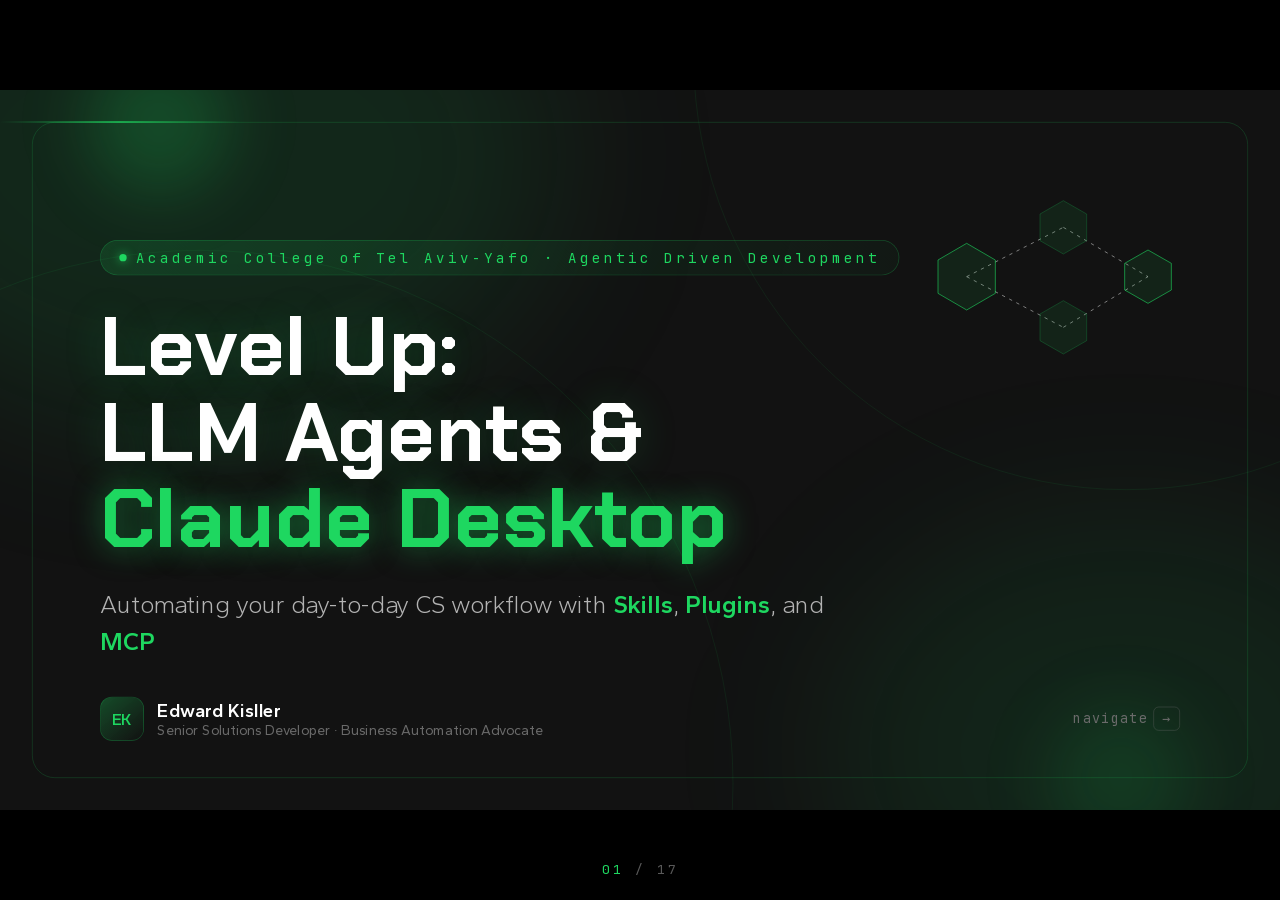
==== commit 55696c29: "feat: real headshot on slide 2 (B&W climbing photo) + check off README items Co-Authored-By: Claude " ====
--- a/index.html
+++ b/index.html
@@ -342,11 +342,12 @@
 /* ===== SLIDE 2: ABOUT ME ===== */
 .s-about .cols { display: grid; grid-template-columns: 460px 1fr; gap: 80px; margin-top: 56px; align-items: center; }
 .headshot {
-    width: 440px; height: 480px; border-radius: 30px; position: relative;
-    border: 2px dashed rgba(30,215,96,0.4);
+    width: 440px; height: 480px; border-radius: 30px; position: relative; overflow: hidden;
+    border: 1px solid rgba(30,215,96,0.55); box-shadow: 0 0 60px rgba(29,185,84,0.22);
     background: linear-gradient(150deg, rgba(29,185,84,0.14), rgba(18,18,18,0.4));
     display: flex; flex-direction: column; align-items: center; justify-content: center; gap: 18px;
 }
+.headshot img { position: absolute; inset: 0; width: 100%; height: 100%; object-fit: cover; object-position: center; border-radius: inherit; filter: grayscale(1) contrast(1.05); }
 .headshot .init { font-family: var(--font-display); font-weight: 700; font-size: 120px; color: rgba(30,215,96,0.5); }
 .headshot .cap { font-family: var(--font-mono); font-size: 19px; color: var(--text-faint); letter-spacing: 2px; }
 .facts { display: grid; grid-template-columns: 1fr 1fr; gap: 26px; }
@@ -567,12 +568,10 @@
 .contact-row { display: flex; gap: 24px; }
 .contact { border: 1px solid var(--line); border-radius: 999px; padding: 14px 34px; font-family: var(--font-mono); font-size: 22px; color: var(--text-dim); background: rgba(29,185,84,0.06); }
 .contact b { color: var(--green-bright); font-weight: 600; }
-.s-close .connect { display: flex; align-items: center; gap: 60px; }
-.s-close .connect-contacts { display: flex; flex-direction: column; gap: 16px; align-items: flex-start; }
-.s-close .connect-qr { display: flex; flex-direction: column; align-items: center; gap: 12px; }
-.s-close .qr-card { width: 172px; height: 172px; background: #fff; border-radius: 16px; padding: 12px; border: 1px solid var(--line); box-shadow: 0 0 46px rgba(29,185,84,0.18); }
+.s-close .connect { display: flex; flex-direction: column; align-items: center; gap: 24px; }
+.s-close .qr-card { width: 360px; height: 360px; background: #fff; border-radius: 22px; padding: 18px; border: 1px solid var(--line); box-shadow: 0 0 70px rgba(29,185,84,0.24); }
 .s-close .qr-card img { width: 100%; height: 100%; display: block; }
-.s-close .qr-cap { font-family: var(--font-mono); font-size: 18px; letter-spacing: 3px; color: var(--text-faint); text-transform: uppercase; }
+.s-close .connect .contact { font-size: 26px; padding: 16px 40px; }
 
 /* ===========================================
    DECK CHROME (outside the stage)
@@ -619,7 +618,7 @@
             </svg>
 
             <div class="content">
-                <div class="pill reveal d1"><span class="dot"></span><span contenteditable="false">ARIEL UNIVERSITY · CS LECTURE</span></div>
+                <div class="pill reveal d1"><span class="dot"></span><span contenteditable="false">Academic College of Tel Aviv-Yafo · Agentic Driven Development </span></div>
                 <h1 class="reveal d2" contenteditable="false">Level Up:<br>LLM Agents &amp;<br><span class="accent">Claude Desktop</span></h1>
                 <p class="sub reveal d3" contenteditable="false">Automating your day-to-day CS workflow with <b>Skills</b>, <b>Plugins</b>, and <b>MCP</b></p>
             </div>
@@ -629,7 +628,7 @@
                     <div class="avatar">EK</div>
                     <div>
                         <div class="name" contenteditable="false">Edward Kisller</div>
-                        <div class="role" contenteditable="false">Senior Solutions Developer · Sport Climbing Instructor</div>
+                        <div class="role" contenteditable="false">Senior Solutions Developer · Business Automation Advocate</div>
                     </div>
                 </div>
                 <div class="kbd">navigate<span>→</span></div>
@@ -648,6 +647,7 @@
 
                 <div class="cols">
                     <div class="headshot reveal d3">
+                        <img src="assets/headshot.jpg" alt="Edward Kisller climbing an overhang" onerror="this.style.display='none'">
                         <div class="init">EK</div>
                         <div class="cap">assets/headshot.jpg</div>
                     </div>
@@ -660,7 +660,7 @@
                         <div class="fact glass-card reveal d4">
                             <div class="ico">🎓</div>
                             <div class="lbl">THE BACKGROUND</div>
-                            <div class="val" contenteditable="false">BSc Math &amp; Computer Science<small>right here at Ariel University</small></div>
+                            <div class="val" contenteditable="false">BSc Math &amp; Computer Science<small>Ariel University</small></div>
                         </div>
                         <div class="fact glass-card reveal d5">
                             <div class="ico">🧗</div>
@@ -1322,15 +1322,8 @@
                 <div class="big reveal d2" contenteditable="false">AI augments your fundamentals.<br><span class="accent">It doesn't replace them.</span></div>
                 <div class="small reveal d3" contenteditable="false">The fundamentals are how you check its work.</div>
                 <div class="connect reveal d4">
-                    <div class="connect-contacts">
-                        <span class="contact" contenteditable="false"><b>in/</b> linkedin.com/in/kisller</span>
-                        <span class="contact" contenteditable="false"><b>gh/</b> github.com/kislla</span>
-                        <span class="contact" contenteditable="false"><b>@</b> edwardfrogz@gmail.com</span>
-                    </div>
-                    <div class="connect-qr">
-                        <div class="qr-card"><img src="assets/linkedin-qr.png" alt="LinkedIn QR — linkedin.com/in/kisller" onerror="this.parentNode.style.display='none'"></div>
-                        <div class="qr-cap">scan to connect</div>
-                    </div>
+                    <div class="qr-card"><img src="assets/linkedin-qr.png" alt="LinkedIn QR — linkedin.com/in/kisller" onerror="this.parentNode.style.display='none'"></div>
+                    <span class="contact" contenteditable="false"><b>in/</b> linkedin.com/in/kisller</span>
                 </div>
             </div>
 
@@ -1468,7 +1461,7 @@
    Edits persist to localStorage (per deck version);
    Ctrl/Cmd+S downloads the edited HTML file.
    =========================================== */
-const DECK_VERSION = 'act3-2';   // bumped on every build task so stale edits never mask new slides
+const DECK_VERSION = 'act3-4';   // bumped on every build task so stale edits never mask new slides
 const editor = {
     isActive: false,
     key: 'deck-edits:' + DECK_VERSION,
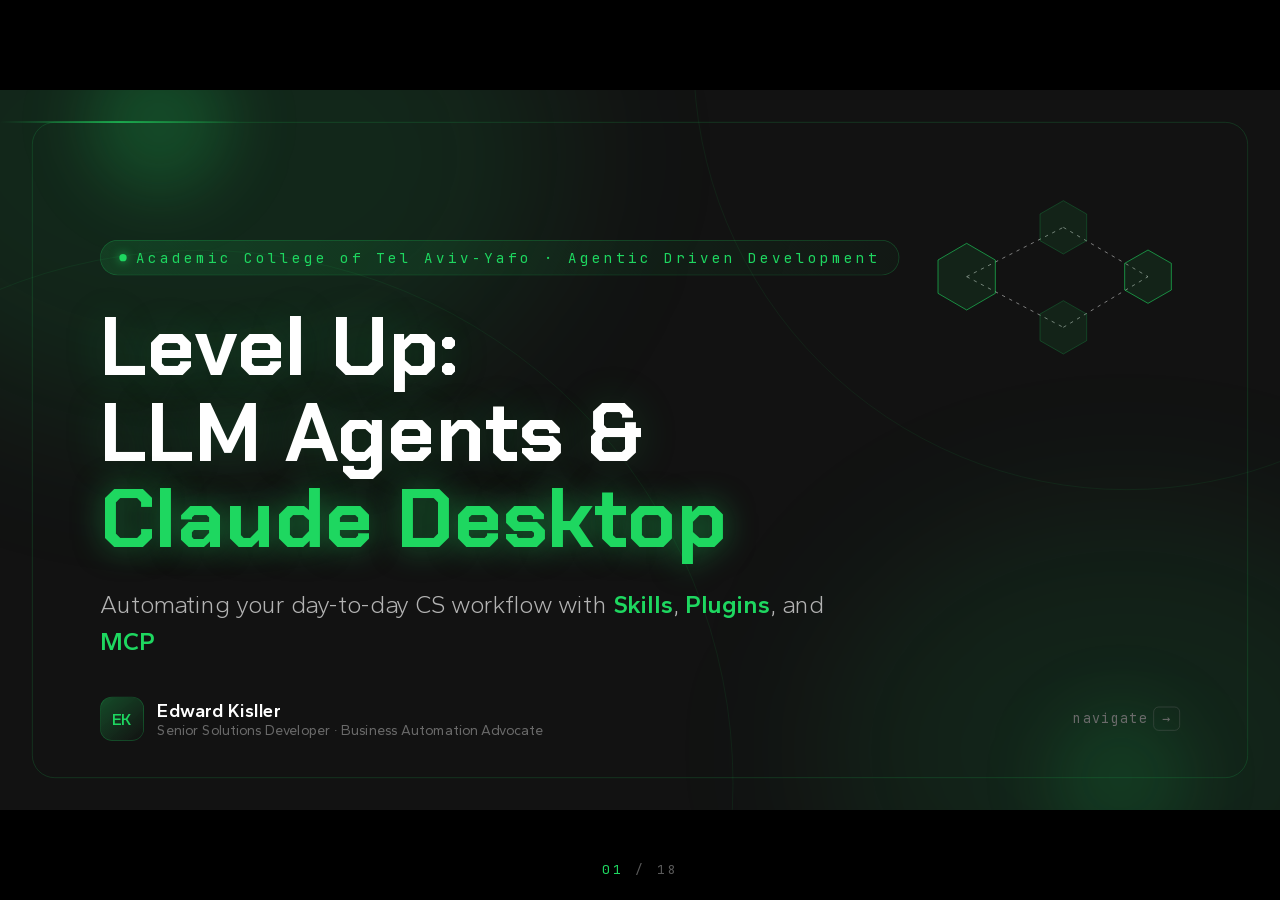
==== commit af50f4f0: "feat: add 'LLM tools landscape' slide after slide 4; renumber deck 5→18 New slide 5 (s-landscape): c" ====
--- a/index.html
+++ b/index.html
@@ -377,6 +377,15 @@
 .tier .for b { color: var(--text); font-weight: 600; }
 .tier.lit { border: 1px solid rgba(30,215,96,0.55); background: linear-gradient(135deg, rgba(29,185,84,0.16), rgba(29,185,84,0.03)); box-shadow: 0 0 70px rgba(29,185,84,0.18); }
 .tier.lit .glyph, .tier.lit h3 { color: var(--green-bright); }
+/* ===== SLIDE 5: LLM TOOLS LANDSCAPE ===== */
+.s-landscape .cats { display: grid; grid-template-columns: repeat(5, 1fr); gap: 22px; margin-top: 50px; }
+.lcat { padding: 30px 24px; min-height: 430px; display: flex; flex-direction: column; }
+.lcat .glyph { font-family: var(--font-mono); font-size: 26px; color: var(--green-bright); letter-spacing: 1px; }
+.lcat h3 { margin-top: 20px; font-family: var(--font-display); font-weight: 600; font-size: 30px; color: var(--text); line-height: 1.12; }
+.lcat .what { margin-top: 12px; font-family: var(--font-body); font-weight: 300; font-size: 22px; color: var(--text-dim); line-height: 1.4; }
+.lcat .ex { margin-top: auto; display: flex; flex-direction: column; gap: 9px; padding-top: 22px; }
+.lcat .ex span { font-family: var(--font-mono); font-size: 20px; color: var(--text); }
+.lcat .ex span.hl { color: var(--green-bright); }
 
 /* ===== SLIDE 5: JARGON I ===== */
 .s-jargon1 .rows { display: flex; flex-direction: column; gap: 34px; margin-top: 56px; }
@@ -755,8 +764,58 @@
             <div class="corner right">04</div>
         </section>
 
+        <!-- ============ SLIDE 5: LLM TOOLS LANDSCAPE ============ -->
+        <section class="slide s-landscape" data-num="05" aria-label="LLM tools landscape">
+            <div class="glow g2"></div>
+            <div class="ring r2"></div>
+            <div class="frame"></div>
+
+            <div class="content-std">
+                <div class="pill reveal d1"><span class="dot"></span><span contenteditable="false">THE WIDER LANDSCAPE</span></div>
+                <h2 class="reveal d2" contenteditable="false">It's not just <span class="accent">chatbots</span> anymore</h2>
+
+                <div class="cats">
+                    <div class="lcat glass-card reveal d3">
+                        <div class="glyph">[ ask ]</div>
+                        <h3 contenteditable="false">Chats</h3>
+                        <div class="what" contenteditable="false">Conversational Q&amp;A and drafting</div>
+                        <div class="ex"><span class="hl">Claude</span><span>ChatGPT</span><span>Gemini</span></div>
+                    </div>
+                    <div class="lcat glass-card reveal d3">
+                        <div class="glyph">[ gen ]</div>
+                        <h3 contenteditable="false">Media generators</h3>
+                        <div class="what" contenteditable="false">Images, video, voice &amp; music</div>
+                        <div class="ex"><span>Midjourney</span><span>Sora</span><span>ElevenLabs</span></div>
+                    </div>
+                    <div class="lcat glass-card reveal d4">
+                        <div class="glyph">[ build ]</div>
+                        <h3 contenteditable="false">Vibe-coding</h3>
+                        <div class="what" contenteditable="false">Prompt &rarr; a working web app</div>
+                        <div class="ex"><span>Lovable</span><span>Base44</span><span>v0</span></div>
+                    </div>
+                    <div class="lcat glass-card reveal d4">
+                        <div class="glyph">[ wire ]</div>
+                        <h3 contenteditable="false">Automation</h3>
+                        <div class="what" contenteditable="false">Wire tools into workflows</div>
+                        <div class="ex"><span>n8n</span><span>Make</span><span>Zapier</span></div>
+                    </div>
+                    <div class="lcat glass-card reveal d5">
+                        <div class="glyph">[ code ]</div>
+                        <h3 contenteditable="false">Coding agents</h3>
+                        <div class="what" contenteditable="false">Agents that work in your codebase</div>
+                        <div class="ex"><span class="hl">Claude Code</span><span>Antigravity</span><span>Cursor</span></div>
+                    </div>
+                </div>
+            </div>
+
+            <div class="bottomline reveal d6" contenteditable="false">One pattern underneath them all: <b>you describe the outcome &mdash; the model does the work.</b></div>
+
+            <div class="corner left">ACT I / FOUNDATIONS</div>
+            <div class="corner right">05</div>
+        </section>
+
         <!-- ============ SLIDE 5: JARGON I — TOKENS, CONTEXT, SESSIONS ============ -->
-        <section class="slide s-jargon1" data-num="05" aria-label="Tokens, context, sessions">
+        <section class="slide s-jargon1" data-num="06" aria-label="Tokens, context, sessions">
             <div class="glow g2"></div>
             <div class="ring r2"></div>
             <div class="frame"></div>
@@ -789,11 +848,11 @@
             </div>
 
             <div class="corner left">ACT I / FOUNDATIONS</div>
-            <div class="corner right">05</div>
+            <div class="corner right">06</div>
         </section>
 
         <!-- ============ SLIDE 6: JARGON II — AGENTS, SUB-AGENTS, MCP ============ -->
-        <section class="slide s-jargon2" data-num="06" aria-label="Agents and MCP">
+        <section class="slide s-jargon2" data-num="07" aria-label="Agents and MCP">
             <div class="glow g1"></div>
             <div class="ring r1"></div>
             <div class="frame"></div>
@@ -841,11 +900,11 @@
             </div>
 
             <div class="corner left">ACT I / FOUNDATIONS</div>
-            <div class="corner right">06</div>
+            <div class="corner right">07</div>
         </section>
 
         <!-- ============ SLIDE 7: PLUGINS VS SKILLS ============ -->
-        <section class="slide s-plugin" data-num="07" aria-label="Plugins vs skills">
+        <section class="slide s-plugin" data-num="08" aria-label="Plugins vs skills">
             <div class="glow g2"></div>
             <div class="ring r2"></div>
             <div class="frame"></div>
@@ -898,11 +957,11 @@
 
             <div class="bottomline reveal d6" contenteditable="false">Stop re-typing giant prompts. <b>Invoke expertise.</b></div>
             <div class="corner left">ACT I / FOUNDATIONS</div>
-            <div class="corner right">07</div>
+            <div class="corner right">08</div>
         </section>
 
         <!-- ============ SLIDE 8: THE "/" COMMAND PALETTE ============ -->
-        <section class="slide s-palette" data-num="08" aria-label="Command palette">
+        <section class="slide s-palette" data-num="09" aria-label="Command palette">
             <div class="glow g1"></div>
             <div class="ring r1"></div>
             <div class="frame"></div>
@@ -927,7 +986,7 @@
 
             <div class="bottomline reveal d5" contenteditable="false">Install plugins, invoke skills, manage your AI environment — <b>from the chat input</b></div>
             <div class="corner left">ACT I / FOUNDATIONS</div>
-            <div class="corner right">08</div>
+            <div class="corner right">09</div>
         </section>
 
         <!-- ============ DIVIDER A → ACT II ============ -->
@@ -944,7 +1003,7 @@
         </section>
 
         <!-- ============ SLIDE 9: SKILL-CREATOR (layout probe) ============ -->
-        <section class="slide s-skillcreator" data-num="09" aria-label="skill-creator">
+        <section class="slide s-skillcreator" data-num="10" aria-label="skill-creator">
             <div class="glow g2"></div>
             <div class="ring r2"></div>
             <div class="frame"></div>
@@ -994,11 +1053,11 @@
             </div>
 
             <div class="corner left">ACT II / SKILLS</div>
-            <div class="corner right">09</div>
+            <div class="corner right">10</div>
         </section>
 
         <!-- ============ SLIDE 10: ANATOMY OF A SKILL ============ -->
-        <section class="slide s-anatomy" data-num="10" aria-label="Anatomy of a skill">
+        <section class="slide s-anatomy" data-num="11" aria-label="Anatomy of a skill">
             <div class="glow g1"></div>
             <div class="ring r1"></div>
             <div class="frame"></div>
@@ -1040,11 +1099,11 @@
             </div>
 
             <div class="corner left">ACT II / SKILLS</div>
-            <div class="corner right">10</div>
+            <div class="corner right">11</div>
         </section>
 
         <!-- ============ SLIDE 11: LIVE DEMO ============ -->
-        <section class="slide s-live" data-num="11" data-branch=".s-fb" aria-label="Live demo">
+        <section class="slide s-live" data-num="12" data-branch=".s-fb" aria-label="Live demo">
             <div class="glow g2"></div>
             <div class="frame" style="border-color: rgba(30,215,96,0.12);"></div>
             <div class="center">
@@ -1056,7 +1115,7 @@
         </section>
 
         <!-- ============ HIDDEN 11a: FALLBACK — THE BUILD ============ -->
-        <section class="slide s-fb" data-num="11a" data-hidden="true" aria-label="Fallback: the build">
+        <section class="slide s-fb" data-num="12a" data-hidden="true" aria-label="Fallback: the build">
             <div class="glow g1"></div>
             <div class="frame"></div>
             <div class="content-std">
@@ -1068,11 +1127,11 @@
                 </div>
             </div>
             <div class="corner left">BACKUP / [B] OR ESC TO RETURN</div>
-            <div class="corner right">11a</div>
+            <div class="corner right">12a</div>
         </section>
 
         <!-- ============ HIDDEN 11b: FALLBACK — THE RESULT ============ -->
-        <section class="slide s-fb" data-num="11b" data-hidden="true" aria-label="Fallback: the result">
+        <section class="slide s-fb" data-num="12b" data-hidden="true" aria-label="Fallback: the result">
             <div class="glow g2"></div>
             <div class="frame"></div>
             <div class="content-std">
@@ -1084,7 +1143,7 @@
                 </div>
             </div>
             <div class="corner left">BACKUP / [B] OR ESC TO RETURN</div>
-            <div class="corner right">11b</div>
+            <div class="corner right">12b</div>
         </section>
 
         <!-- ============ DIVIDER B → ACT III ============ -->
@@ -1101,7 +1160,7 @@
         </section>
 
         <!-- ============ SLIDE 12: SUPERPOWERS ============ -->
-        <section class="slide s-sp" data-num="12" aria-label="superpowers">
+        <section class="slide s-sp" data-num="13" aria-label="superpowers">
             <div class="glow g1"></div>
             <div class="ring r1"></div>
             <div class="frame"></div>
@@ -1145,11 +1204,11 @@
             </div>
 
             <div class="corner left">ACT III / POWER-UPS</div>
-            <div class="corner right">12</div>
+            <div class="corner right">13</div>
         </section>
 
         <!-- ============ SLIDE 13: GSD ============ -->
-        <section class="slide s-gsd" data-num="13" aria-label="get-shit-done">
+        <section class="slide s-gsd" data-num="14" aria-label="get-shit-done">
             <div class="glow g2"></div>
             <div class="ring r2"></div>
             <div class="frame"></div>
@@ -1184,17 +1243,17 @@
             </div>
 
             <div class="corner left">ACT III / POWER-UPS</div>
-            <div class="corner right">13</div>
+            <div class="corner right">14</div>
         </section>
 
         <!-- ============ SLIDE 14: FIXING THE AMNESIA ============ -->
-        <section class="slide s-mem" data-num="14" aria-label="Memory plugins">
+        <section class="slide s-mem" data-num="15" aria-label="Memory plugins">
             <div class="glow g1"></div>
             <div class="ring r1"></div>
             <div class="frame"></div>
 
             <div class="content-std">
-                <div class="pill reveal d1"><span class="dot"></span><span contenteditable="false">ACT III — POWER-UPS · REMEMBER SLIDE 5? SESSIONS DIE.</span></div>
+                <div class="pill reveal d1"><span class="dot"></span><span contenteditable="false">ACT III — POWER-UPS · REMEMBER SLIDE 6? SESSIONS DIE.</span></div>
                 <h2 class="reveal d2" contenteditable="false">Fixing the <span class="accent">amnesia</span></h2>
 
                 <div class="duo2">
@@ -1220,11 +1279,11 @@
             </div>
 
             <div class="corner left">ACT III / POWER-UPS</div>
-            <div class="corner right">14</div>
+            <div class="corner right">15</div>
         </section>
 
         <!-- ============ SLIDE 15: POLISH & SAFETY NETS ============ -->
-        <section class="slide s-pol" data-num="15" aria-label="frontend-design and code review">
+        <section class="slide s-pol" data-num="16" aria-label="frontend-design and code review">
             <div class="glow g2"></div>
             <div class="ring r2"></div>
             <div class="frame"></div>
@@ -1268,11 +1327,11 @@
             </div>
 
             <div class="corner left">ACT III / POWER-UPS</div>
-            <div class="corner right">15</div>
+            <div class="corner right">16</div>
         </section>
 
         <!-- ============ SLIDE 16: CHEAT-SHEET ============ -->
-        <section class="slide s-cheat" data-num="16" aria-label="Cheat sheet">
+        <section class="slide s-cheat" data-num="17" aria-label="Cheat sheet">
             <div class="glow g1"></div>
             <div class="ring r1"></div>
             <div class="frame"></div>
@@ -1307,11 +1366,11 @@
             </div>
 
             <div class="corner left">ACT III / POWER-UPS</div>
-            <div class="corner right">16</div>
+            <div class="corner right">17</div>
         </section>
 
         <!-- ============ SLIDE 17: CLOSING ============ -->
-        <section class="slide s-close" data-num="17" aria-label="Closing">
+        <section class="slide s-close" data-num="18" aria-label="Closing">
             <div class="glow g1"></div><div class="glow g2"></div>
             <div class="ring r1"></div><div class="ring r2"></div>
             <div class="frame"></div>
@@ -1328,7 +1387,7 @@
             </div>
 
             <div class="corner left">THANK YOU</div>
-            <div class="corner right">17</div>
+            <div class="corner right">18</div>
         </section>
 
     </main>
@@ -1461,7 +1520,7 @@
    Edits persist to localStorage (per deck version);
    Ctrl/Cmd+S downloads the edited HTML file.
    =========================================== */
-const DECK_VERSION = 'act3-4';   // bumped on every build task so stale edits never mask new slides
+const DECK_VERSION = 'landscape-1';   // bumped on every build task so stale edits never mask new slides
 const editor = {
     isActive: false,
     key: 'deck-edits:' + DECK_VERSION,
